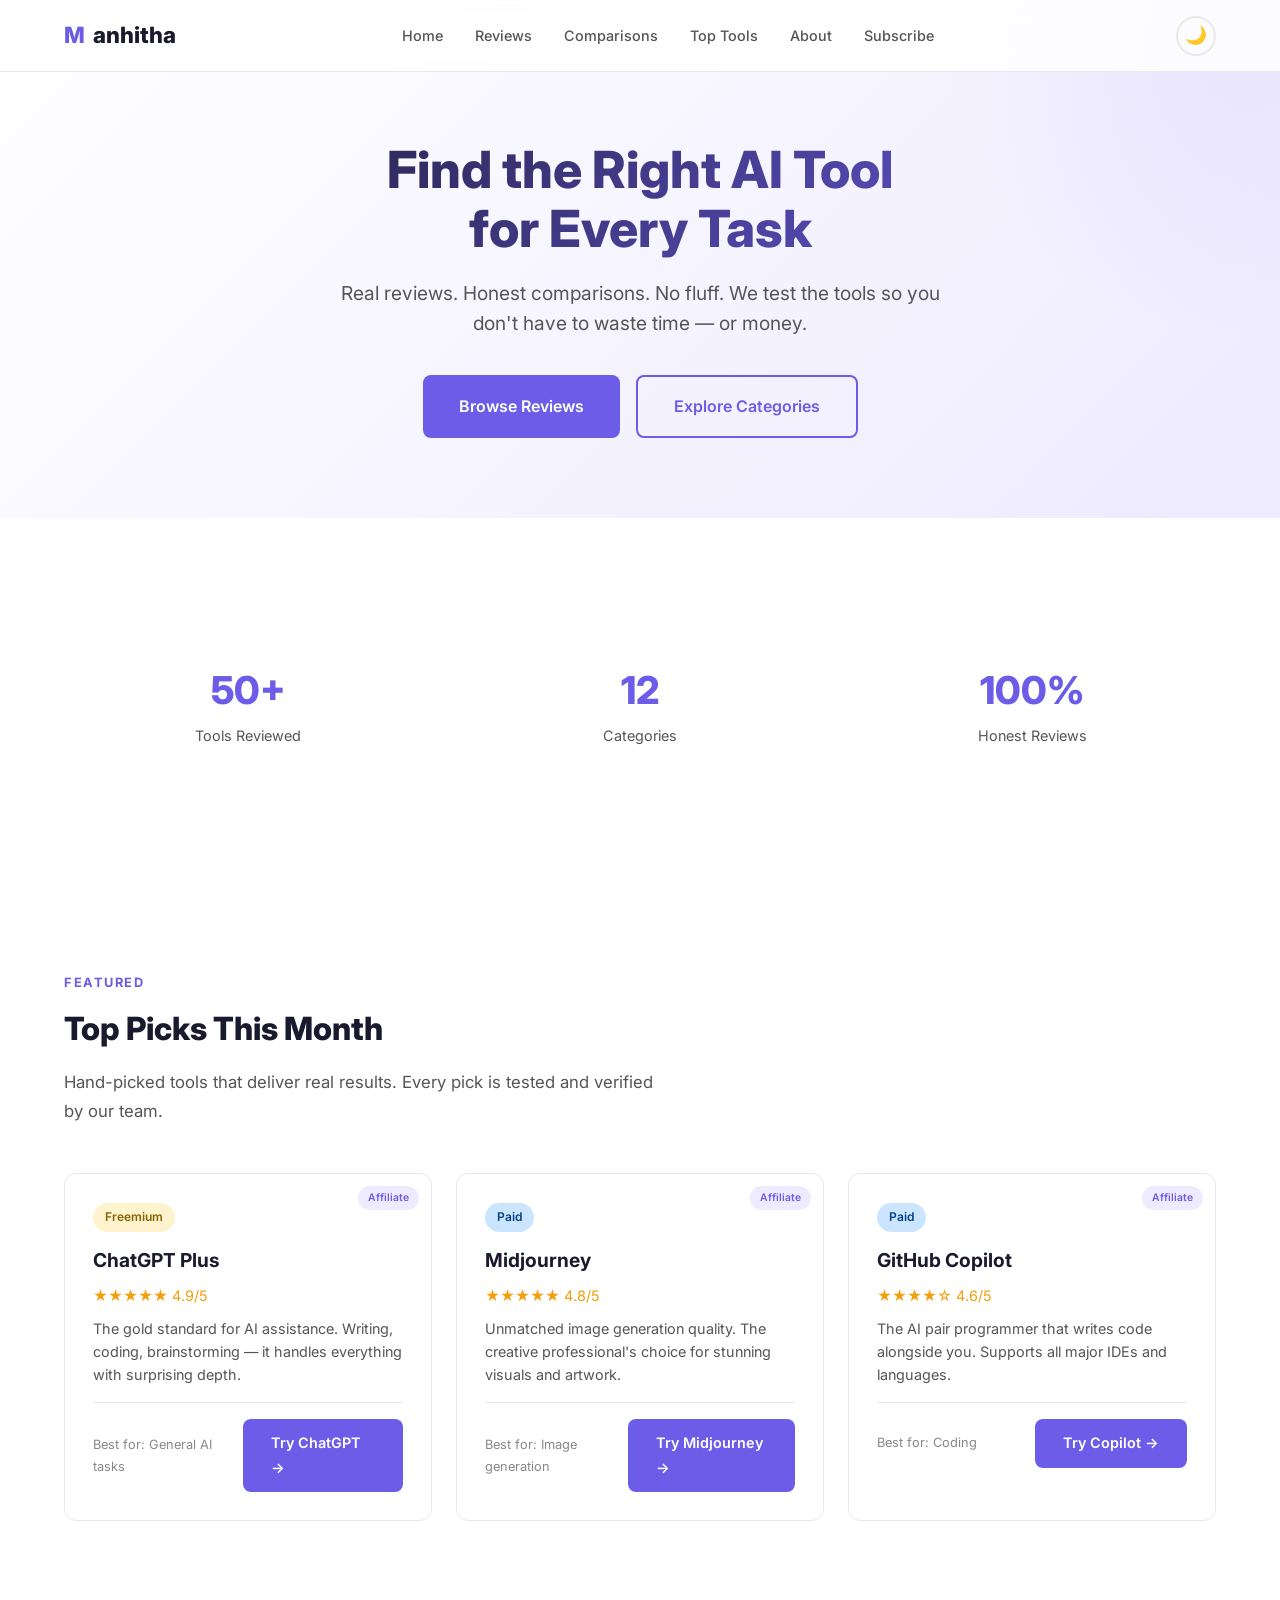
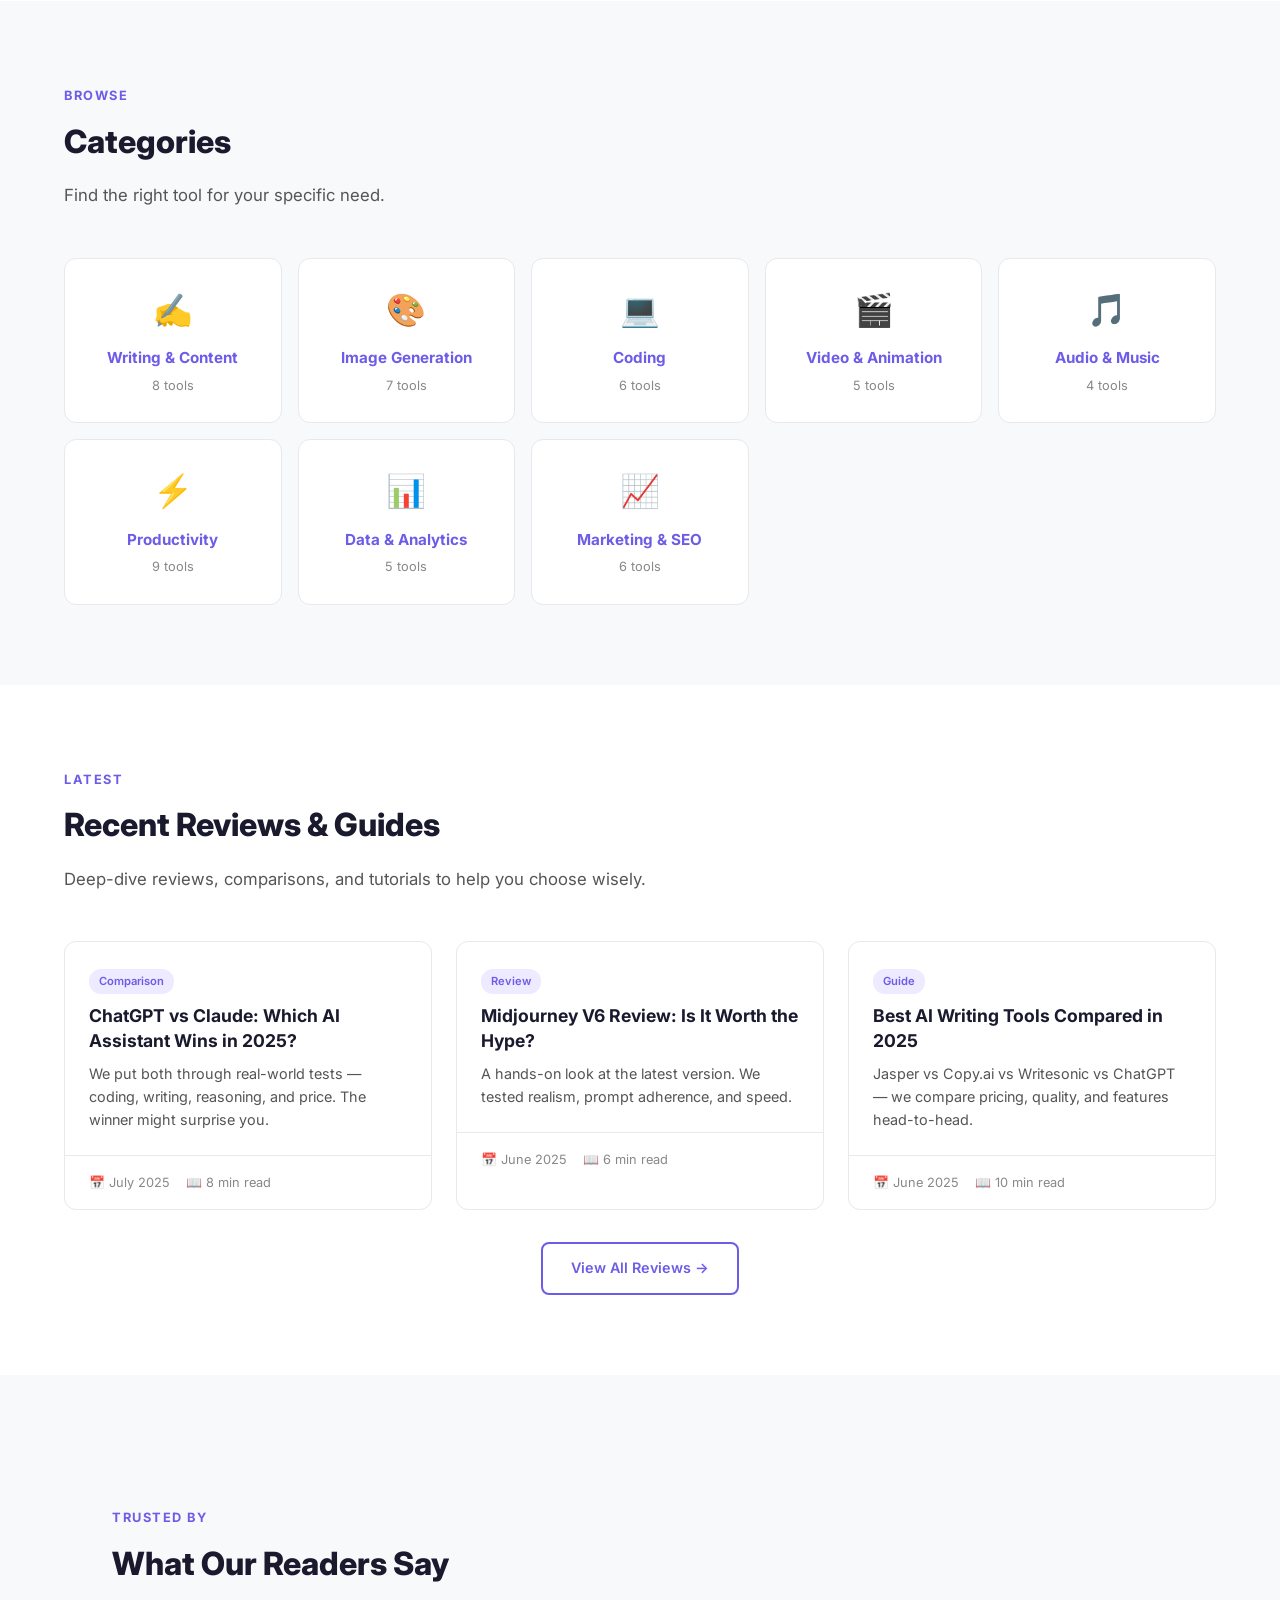
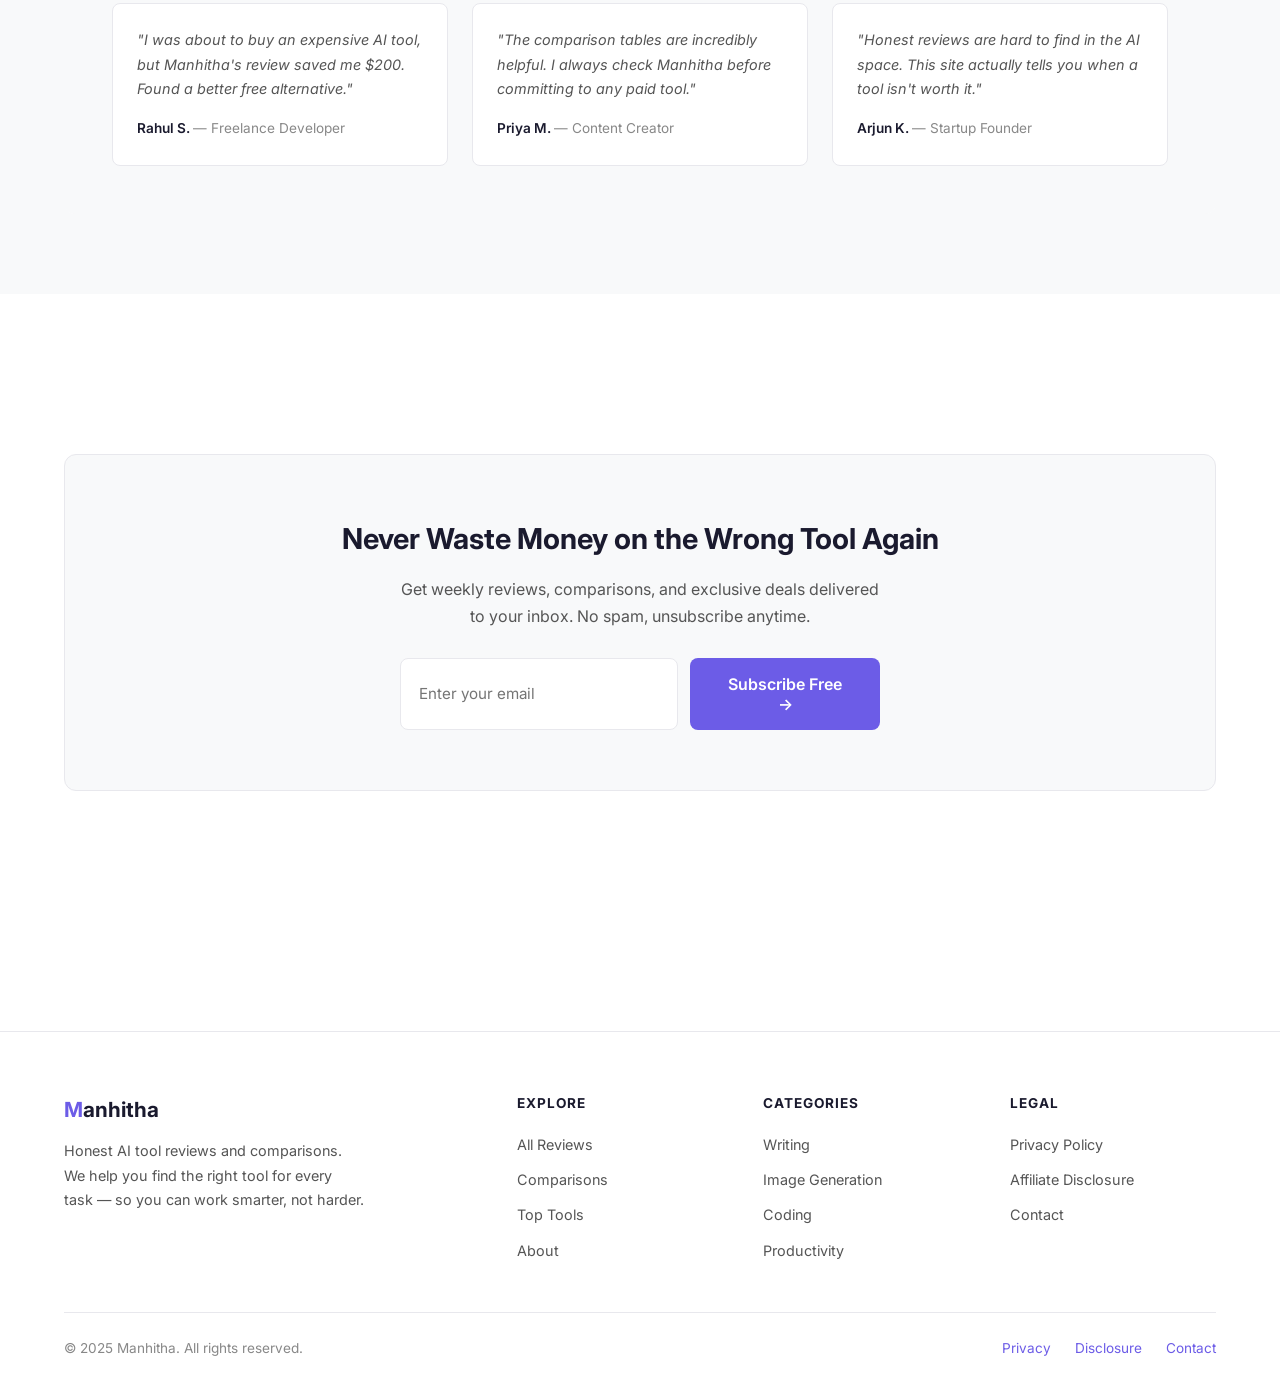
==== index.html @ b9bdb8f5 "Initial commit: AI Tools & Reviews website" ====
<!DOCTYPE html>
<html lang="en">
<head>
  <meta charset="UTF-8">
  <meta name="viewport" content="width=device-width, initial-scale=1.0">
  <title>Manhitha — Honest AI Tools Reviews & Comparisons</title>
  <meta name="description" content="Find the best AI tools for work, creativity, and productivity. Real reviews, honest comparisons, and exclusive deals.">
  <link rel="canonical" href="https://www.manhitha.co.in/">
  <link rel="preconnect" href="https://fonts.googleapis.com">
  <link rel="preconnect" href="https://fonts.gstatic.com" crossorigin>
  <link href="https://fonts.googleapis.com/css2?family=Inter:wght@400;500;600;700;800&display=swap" rel="stylesheet">
  <link rel="stylesheet" href="css/style.css">
  <meta name="theme-color" content="#6c5ce7">
  <meta property="og:title" content="Manhitha — Honest AI Tools Reviews & Comparisons">
  <meta property="og:description" content="Find the best AI tools for work, creativity, and productivity. Real reviews, honest comparisons.">
  <meta property="og:url" content="https://www.manhitha.co.in/">
  <meta property="og:type" content="website">
  <meta name="twitter:card" content="summary_large_image">
</head>
<body>

<nav>
  <div class="nav-inner">
    <a href="/" class="nav-logo"><span>M</span>anhitha</a>
    <ul class="nav-links" id="nav-links">
      <li><a href="/">Home</a></li>
      <li><a href="/reviews/">Reviews</a></li>
      <li><a href="/compare/">Comparisons</a></li>
      <li><a href="/resources.html">Top Tools</a></li>
      <li><a href="/about.html">About</a></li>
      <li><a href="#newsletter">Subscribe</a></li>
    </ul>
    <div style="display:flex;align-items:center">
      <button class="theme-toggle" id="theme-toggle" aria-label="Toggle theme"></button>
      <button class="menu-toggle" id="menu-toggle" aria-label="Menu">
        <span></span><span></span><span></span>
      </button>
    </div>
  </div>
</nav>

<header class="hero">
  <div class="container">
    <h1>Find the Right AI Tool<br>for Every Task</h1>
    <p>Real reviews. Honest comparisons. No fluff. We test the tools so you don't have to waste time — or money.</p>
    <div class="hero-btns">
      <a href="/reviews/" class="btn btn-primary btn-lg">Browse Reviews</a>
      <a href="#categories" class="btn btn-outline btn-lg">Explore Categories</a>
    </div>
  </div>
</header>

<section>
  <div class="container">
    <div class="stats-grid">
      <div class="stat-item">
        <h3>50+</h3>
        <p>Tools Reviewed</p>
      </div>
      <div class="stat-item">
        <h3>12</h3>
        <p>Categories</p>
      </div>
      <div class="stat-item">
        <h3>100%</h3>
        <p>Honest Reviews</p>
      </div>
    </div>
  </div>
</section>

<section id="featured">
  <div class="container">
    <span class="section-label">Featured</span>
    <h2 class="section-title">Top Picks This Month</h2>
    <p class="section-desc">Hand-picked tools that deliver real results. Every pick is tested and verified by our team.</p>

    <div class="tools-grid">
      <div class="tool-card">
        <span class="badge badge-freemium">Freemium</span>
        <span class="affiliate-badge">Affiliate</span>
        <h3>ChatGPT Plus</h3>
        <div class="rating">★★★★★ 4.9/5</div>
        <p>The gold standard for AI assistance. Writing, coding, brainstorming — it handles everything with surprising depth.</p>
        <div class="tool-meta">
          <span>Best for: General AI tasks</span>
          <a href="https://openai.com/chatgpt" target="_blank" rel="noopener sponsored" class="btn btn-primary">Try ChatGPT →</a>
        </div>
      </div>

      <div class="tool-card">
        <span class="badge badge-paid">Paid</span>
        <span class="affiliate-badge">Affiliate</span>
        <h3>Midjourney</h3>
        <div class="rating">★★★★★ 4.8/5</div>
        <p>Unmatched image generation quality. The creative professional's choice for stunning visuals and artwork.</p>
        <div class="tool-meta">
          <span>Best for: Image generation</span>
          <a href="https://midjourney.com" target="_blank" rel="noopener sponsored" class="btn btn-primary">Try Midjourney →</a>
        </div>
      </div>

      <div class="tool-card">
        <span class="badge badge-paid">Paid</span>
        <span class="affiliate-badge">Affiliate</span>
        <h3>GitHub Copilot</h3>
        <div class="rating">★★★★☆ 4.6/5</div>
        <p>The AI pair programmer that writes code alongside you. Supports all major IDEs and languages.</p>
        <div class="tool-meta">
          <span>Best for: Coding</span>
          <a href="https://github.com/features/copilot" target="_blank" rel="noopener sponsored" class="btn btn-primary">Try Copilot →</a>
        </div>
      </div>
    </div>
  </div>
</section>

<section id="categories" style="background:var(--bg-secondary)">
  <div class="container">
    <span class="section-label">Browse</span>
    <h2 class="section-title">Categories</h2>
    <p class="section-desc">Find the right tool for your specific need.</p>
    <div class="categories-grid">
      <a href="/reviews/?cat=writing" class="category-card">
        <span class="icon">✍️</span>
        <h4>Writing & Content</h4>
        <span>8 tools</span>
      </a>
      <a href="/reviews/?cat=image" class="category-card">
        <span class="icon">🎨</span>
        <h4>Image Generation</h4>
        <span>7 tools</span>
      </a>
      <a href="/reviews/?cat=code" class="category-card">
        <span class="icon">💻</span>
        <h4>Coding</h4>
        <span>6 tools</span>
      </a>
      <a href="/reviews/?cat=video" class="category-card">
        <span class="icon">🎬</span>
        <h4>Video & Animation</h4>
        <span>5 tools</span>
      </a>
      <a href="/reviews/?cat=audio" class="category-card">
        <span class="icon">🎵</span>
        <h4>Audio & Music</h4>
        <span>4 tools</span>
      </a>
      <a href="/reviews/?cat=productivity" class="category-card">
        <span class="icon">⚡</span>
        <h4>Productivity</h4>
        <span>9 tools</span>
      </a>
      <a href="/reviews/?cat=data" class="category-card">
        <span class="icon">📊</span>
        <h4>Data & Analytics</h4>
        <span>5 tools</span>
      </a>
      <a href="/reviews/?cat=marketing" class="category-card">
        <span class="icon">📈</span>
        <h4>Marketing & SEO</h4>
        <span>6 tools</span>
      </a>
    </div>
  </div>
</section>

<section>
  <div class="container">
    <span class="section-label">Latest</span>
    <h2 class="section-title">Recent Reviews & Guides</h2>
    <p class="section-desc">Deep-dive reviews, comparisons, and tutorials to help you choose wisely.</p>

    <div class="articles-grid">
      <article class="article-card">
        <div class="article-body">
          <span class="tag">Comparison</span>
          <h3><a href="/compare/chatgpt-vs-claude.html">ChatGPT vs Claude: Which AI Assistant Wins in 2025?</a></h3>
          <p>We put both through real-world tests — coding, writing, reasoning, and price. The winner might surprise you.</p>
        </div>
        <div class="meta">
          <span>📅 July 2025</span>
          <span>📖 8 min read</span>
        </div>
      </article>

      <article class="article-card">
        <div class="article-body">
          <span class="tag">Review</span>
          <h3><a href="/reviews/midjourney-v6.html">Midjourney V6 Review: Is It Worth the Hype?</a></h3>
          <p>A hands-on look at the latest version. We tested realism, prompt adherence, and speed.</p>
        </div>
        <div class="meta">
          <span>📅 June 2025</span>
          <span>📖 6 min read</span>
        </div>
      </article>

      <article class="article-card">
        <div class="article-body">
          <span class="tag">Guide</span>
          <h3><a href="/reviews/best-ai-writing-tools.html">Best AI Writing Tools Compared in 2025</a></h3>
          <p>Jasper vs Copy.ai vs Writesonic vs ChatGPT — we compare pricing, quality, and features head-to-head.</p>
        </div>
        <div class="meta">
          <span>📅 June 2025</span>
          <span>📖 10 min read</span>
        </div>
      </article>
    </div>

    <div style="text-align:center;margin-top:32px">
      <a href="/reviews/" class="btn btn-outline">View All Reviews →</a>
    </div>
  </div>
</section>

<section id="testimonials" style="background:var(--bg-secondary)">
  <div class="container">
    <div class="testimonials">
      <span class="section-label">Trusted By</span>
      <h2 class="section-title">What Our Readers Say</h2>
      <div class="testimonial-grid">
        <div class="testimonial-card">
          <p>"I was about to buy an expensive AI tool, but Manhitha's review saved me $200. Found a better free alternative."</p>
          <div class="author">Rahul S. <span>— Freelance Developer</span></div>
        </div>
        <div class="testimonial-card">
          <p>"The comparison tables are incredibly helpful. I always check Manhitha before committing to any paid tool."</p>
          <div class="author">Priya M. <span>— Content Creator</span></div>
        </div>
        <div class="testimonial-card">
          <p>"Honest reviews are hard to find in the AI space. This site actually tells you when a tool isn't worth it."</p>
          <div class="author">Arjun K. <span>— Startup Founder</span></div>
        </div>
      </div>
    </div>
  </div>
</section>

<section id="newsletter">
  <div class="container">
    <div class="newsletter">
      <h2>Never Waste Money on the Wrong Tool Again</h2>
      <p>Get weekly reviews, comparisons, and exclusive deals delivered to your inbox. No spam, unsubscribe anytime.</p>
      <form class="newsletter-form">
        <input type="email" placeholder="Enter your email" required aria-label="Email address">
        <button type="submit" class="btn btn-primary btn-lg">Subscribe Free →</button>
      </form>
    </div>
  </div>
</section>

<footer>
  <div class="container">
    <div class="footer-grid">
      <div class="footer-brand">
        <h3><span style="color:var(--accent)">M</span>anhitha</h3>
        <p>Honest AI tool reviews and comparisons. We help you find the right tool for every task — so you can work smarter, not harder.</p>
      </div>
      <div class="footer-col">
        <h4>Explore</h4>
        <ul>
          <li><a href="/reviews/">All Reviews</a></li>
          <li><a href="/compare/">Comparisons</a></li>
          <li><a href="/resources.html">Top Tools</a></li>
          <li><a href="/about.html">About</a></li>
        </ul>
      </div>
      <div class="footer-col">
        <h4>Categories</h4>
        <ul>
          <li><a href="/reviews/?cat=writing">Writing</a></li>
          <li><a href="/reviews/?cat=image">Image Generation</a></li>
          <li><a href="/reviews/?cat=code">Coding</a></li>
          <li><a href="/reviews/?cat=productivity">Productivity</a></li>
        </ul>
      </div>
      <div class="footer-col">
        <h4>Legal</h4>
        <ul>
          <li><a href="/privacy.html">Privacy Policy</a></li>
          <li><a href="/about.html#affiliate">Affiliate Disclosure</a></li>
          <li><a href="/contact.html">Contact</a></li>
        </ul>
      </div>
    </div>
    <div class="footer-bottom">
      <span>&copy; 2025 Manhitha. All rights reserved.</span>
      <div class="footer-bottom-links">
        <a href="/privacy.html">Privacy</a>
        <a href="/about.html#affiliate">Disclosure</a>
        <a href="/contact.html">Contact</a>
      </div>
    </div>
  </div>
</footer>

<script src="js/main.js"></script>
</body>
</html>
---- css/style.css ----
:root {
  --bg: #ffffff;
  --bg-secondary: #f8f9fa;
  --bg-card: #ffffff;
  --text: #1a1a2e;
  --text-secondary: #555;
  --text-muted: #888;
  --accent: #6c5ce7;
  --accent-hover: #5a4bd1;
  --accent-light: #eeeaff;
  --border: #e8e8ed;
  --shadow: 0 2px 16px rgba(0,0,0,0.06);
  --shadow-hover: 0 8px 30px rgba(0,0,0,0.1);
  --radius: 12px;
  --radius-sm: 8px;
  --transition: 0.3s cubic-bezier(0.4, 0, 0.2, 1);
  --font: 'Inter', -apple-system, BlinkMacSystemFont, 'Segoe UI', sans-serif;
  --mono: 'JetBrains Mono', 'Fira Code', monospace;
  --max-width: 1200px;
  --nav-height: 72px;
}

[data-theme="dark"] {
  --bg: #0f0f1a;
  --bg-secondary: #1a1a2e;
  --bg-card: #1a1a2e;
  --text: #e8e8ed;
  --text-secondary: #aaa;
  --text-muted: #666;
  --accent: #7c6cf0;
  --accent-hover: #8d7ff3;
  --accent-light: #1e1a3a;
  --border: #2a2a3e;
  --shadow: 0 2px 16px rgba(0,0,0,0.3);
  --shadow-hover: 0 8px 30px rgba(0,0,0,0.4);
}

*, *::before, *::after { box-sizing: border-box; margin: 0; padding: 0; }

html { scroll-behavior: smooth; }

body {
  font-family: var(--font);
  background: var(--bg);
  color: var(--text);
  line-height: 1.7;
  -webkit-font-smoothing: antialiased;
  transition: background var(--transition), color var(--transition);
}

a { color: var(--accent); text-decoration: none; transition: color var(--transition); }
a:hover { color: var(--accent-hover); }

img { max-width: 100%; height: auto; }
.container { max-width: var(--max-width); margin: 0 auto; padding: 0 24px; }

/* Nav */
nav {
  position: fixed; top: 0; left: 0; right: 0;
  height: var(--nav-height);
  background: rgba(255,255,255,0.85);
  backdrop-filter: blur(12px);
  -webkit-backdrop-filter: blur(12px);
  border-bottom: 1px solid var(--border);
  z-index: 1000;
  transition: background var(--transition), border-color var(--transition);
}
[data-theme="dark"] nav {
  background: rgba(15,15,26,0.85);
}
.nav-inner {
  max-width: var(--max-width); margin: 0 auto; padding: 0 24px;
  display: flex; align-items: center; justify-content: space-between;
  height: 100%;
}
.nav-logo {
  font-size: 1.4rem; font-weight: 800; color: var(--text);
  display: flex; align-items: center; gap: 8px;
}
.nav-logo span { color: var(--accent); }
.nav-links { display: flex; align-items: center; gap: 32px; list-style: none; }
.nav-links a {
  color: var(--text-secondary); font-size: 0.9rem; font-weight: 500;
  transition: color var(--transition); position: relative;
}
.nav-links a::after {
  content: ''; position: absolute; bottom: -4px; left: 0; right: 0;
  height: 2px; background: var(--accent); transform: scaleX(0);
  transition: transform var(--transition);
}
.nav-links a:hover { color: var(--text); }
.nav-links a:hover::after { transform: scaleX(1); }

.theme-toggle {
  background: none; border: 2px solid var(--border); border-radius: 50%;
  width: 40px; height: 40px; cursor: pointer;
  display: flex; align-items: center; justify-content: center;
  font-size: 1.1rem; transition: all var(--transition);
  color: var(--text); margin-left: 16px;
}
.theme-toggle:hover { border-color: var(--accent); }

.menu-toggle { display: none; background: none; border: none; cursor: pointer; padding: 8px; }
.menu-toggle span {
  display: block; width: 24px; height: 2px; background: var(--text);
  margin: 5px 0; transition: var(--transition); border-radius: 2px;
}

/* Buttons */
.btn {
  display: inline-flex; align-items: center; gap: 8px;
  padding: 12px 28px; border-radius: var(--radius-sm);
  font-weight: 600; font-size: 0.9rem; cursor: pointer;
  transition: all var(--transition); border: none; font-family: var(--font);
}
.btn-primary { background: var(--accent); color: #fff; }
.btn-primary:hover { background: var(--accent-hover); transform: translateY(-1px); box-shadow: 0 4px 20px rgba(108,92,231,0.3); }
.btn-secondary { background: var(--bg-secondary); color: var(--text); border: 1px solid var(--border); }
.btn-secondary:hover { border-color: var(--accent); color: var(--accent); }
.btn-outline { background: transparent; color: var(--accent); border: 2px solid var(--accent); }
.btn-outline:hover { background: var(--accent); color: #fff; }
.btn-lg { padding: 16px 36px; font-size: 1rem; }

/* Hero */
.hero {
  padding: 140px 0 80px; text-align: center;
  background: linear-gradient(135deg, var(--bg) 0%, var(--accent-light) 100%);
  position: relative; overflow: hidden;
}
.hero::before {
  content: ''; position: absolute; top: -50%; right: -20%;
  width: 600px; height: 600px; border-radius: 50%;
  background: radial-gradient(circle, rgba(108,92,231,0.08) 0%, transparent 70%);
  pointer-events: none;
}
.hero h1 {
  font-size: 3.2rem; font-weight: 800; line-height: 1.15; margin-bottom: 20px;
  background: linear-gradient(135deg, var(--text), var(--accent));
  -webkit-background-clip: text; -webkit-text-fill-color: transparent;
  background-clip: text;
}
.hero p {
  font-size: 1.2rem; color: var(--text-secondary); max-width: 640px;
  margin: 0 auto 36px; line-height: 1.6;
}
.hero-btns { display: flex; gap: 16px; justify-content: center; flex-wrap: wrap; }

/* Sections */
section { padding: 80px 0; }
.section-label {
  display: inline-block; font-size: 0.8rem; font-weight: 700; text-transform: uppercase;
  letter-spacing: 1.5px; color: var(--accent); margin-bottom: 8px;
}
.section-title {
  font-size: 2rem; font-weight: 800; margin-bottom: 12px;
}
.section-desc {
  color: var(--text-secondary); font-size: 1.05rem; max-width: 600px; margin-bottom: 48px;
}

/* Tool Cards */
.tools-grid {
  display: grid; grid-template-columns: repeat(auto-fill, minmax(340px, 1fr));
  gap: 24px;
}
.tool-card {
  background: var(--bg-card); border-radius: var(--radius);
  border: 1px solid var(--border); padding: 28px;
  transition: all var(--transition);
  position: relative; overflow: hidden;
}
.tool-card:hover {
  transform: translateY(-4px); box-shadow: var(--shadow-hover);
  border-color: var(--accent);
}
.tool-card .badge {
  display: inline-block; padding: 4px 12px; border-radius: 20px;
  font-size: 0.75rem; font-weight: 600; margin-bottom: 12px;
}
.badge-free { background: #d4edda; color: #155724; }
.badge-paid { background: #cce5ff; color: #004085; }
.badge-freemium { background: #fff3cd; color: #856404; }
[data-theme="dark"] .badge-free { background: #1e3a2a; color: #7cda9a; }
[data-theme="dark"] .badge-paid { background: #1e2a4a; color: #7cacf0; }
[data-theme="dark"] .badge-freemium { background: #3a2a1e; color: #daac7c; }

.tool-card h3 { font-size: 1.2rem; margin-bottom: 8px; }
.tool-card .rating { color: #f59e0b; margin-bottom: 8px; font-size: 0.9rem; }
.tool-card p { color: var(--text-secondary); font-size: 0.9rem; margin-bottom: 16px; line-height: 1.6; }
.tool-card .tool-meta {
  display: flex; justify-content: space-between; align-items: center;
  padding-top: 16px; border-top: 1px solid var(--border);
}
.tool-card .tool-meta span { font-size: 0.8rem; color: var(--text-muted); }
.tool-card .affiliate-badge {
  position: absolute; top: 12px; right: 12px;
  font-size: 0.65rem; background: var(--accent-light); color: var(--accent);
  padding: 3px 10px; border-radius: 12px; font-weight: 600;
}

/* Affiliate Disclosure */
.aff-disclosure {
  font-size: 0.75rem; color: var(--text-muted);
  background: var(--bg-secondary); padding: 8px 16px;
  border-radius: var(--radius-sm); margin-bottom: 24px;
  text-align: center;
}

/* Newsletter */
.newsletter {
  background: var(--bg-secondary); border-radius: var(--radius);
  padding: 60px; text-align: center; border: 1px solid var(--border);
  margin: 80px 0;
}
.newsletter h2 { font-size: 1.8rem; margin-bottom: 12px; }
.newsletter p { color: var(--text-secondary); margin-bottom: 28px; max-width: 480px; margin-left: auto; margin-right: auto; }
.newsletter-form {
  display: flex; gap: 12px; max-width: 480px; margin: 0 auto;
}
.newsletter-form input {
  flex: 1; padding: 14px 18px; border-radius: var(--radius-sm);
  border: 1px solid var(--border); background: var(--bg);
  color: var(--text); font-size: 0.95rem; font-family: var(--font);
  transition: border-color var(--transition);
}
.newsletter-form input:focus { outline: none; border-color: var(--accent); }

/* Categories */
.categories-grid {
  display: grid; grid-template-columns: repeat(auto-fill, minmax(180px, 1fr));
  gap: 16px;
}
.category-card {
  background: var(--bg-card); border: 1px solid var(--border);
  border-radius: var(--radius); padding: 24px; text-align: center;
  transition: all var(--transition); cursor: pointer;
}
.category-card:hover {
  transform: translateY(-2px); box-shadow: var(--shadow-hover);
  border-color: var(--accent);
}
.category-card .icon { font-size: 2rem; margin-bottom: 8px; display: block; }
.category-card h4 { font-size: 0.95rem; }
.category-card span { font-size: 0.8rem; color: var(--text-muted); }

/* Stats/Trust */
.stats-grid {
  display: grid; grid-template-columns: repeat(3, 1fr); gap: 24px;
  text-align: center; margin: 60px 0;
}
.stat-item h3 { font-size: 2.4rem; font-weight: 800; color: var(--accent); }
.stat-item p { color: var(--text-secondary); font-size: 0.9rem; }

/* Testimonials */
.testimonials { background: var(--bg-secondary); border-radius: var(--radius); padding: 48px; }
.testimonial-grid {
  display: grid; grid-template-columns: repeat(auto-fill, minmax(300px, 1fr)); gap: 24px;
}
.testimonial-card {
  background: var(--bg-card); border-radius: var(--radius-sm); padding: 24px;
  border: 1px solid var(--border);
}
.testimonial-card p { font-size: 0.9rem; color: var(--text-secondary); margin-bottom: 16px; font-style: italic; }
.testimonial-card .author { font-weight: 600; font-size: 0.85rem; }
.testimonial-card .author span { color: var(--text-muted); font-weight: 400; }

/* Blog/Articles */
.articles-grid {
  display: grid; grid-template-columns: repeat(auto-fill, minmax(320px, 1fr)); gap: 24px;
}
.article-card {
  background: var(--bg-card); border: 1px solid var(--border);
  border-radius: var(--radius); overflow: hidden;
  transition: all var(--transition);
}
.article-card:hover { transform: translateY(-4px); box-shadow: var(--shadow-hover); }
.article-card .article-body { padding: 24px; }
.article-card .tag {
  display: inline-block; padding: 3px 10px; border-radius: 12px;
  font-size: 0.7rem; font-weight: 600; background: var(--accent-light); color: var(--accent);
  margin-bottom: 10px;
}
.article-card h3 { font-size: 1.1rem; margin-bottom: 8px; line-height: 1.4; }
.article-card h3 a { color: var(--text); }
.article-card h3 a:hover { color: var(--accent); }
.article-card p { color: var(--text-secondary); font-size: 0.9rem; line-height: 1.6; }
.article-card .meta {
  display: flex; gap: 16px; padding: 16px 24px;
  border-top: 1px solid var(--border); font-size: 0.8rem; color: var(--text-muted);
}

/* Footer */
footer {
  border-top: 1px solid var(--border); padding: 60px 0 40px;
  margin-top: 80px;
}
.footer-grid {
  display: grid; grid-template-columns: 2fr 1fr 1fr 1fr; gap: 40px;
}
.footer-brand h3 { font-size: 1.3rem; margin-bottom: 12px; }
.footer-brand p { color: var(--text-secondary); font-size: 0.9rem; max-width: 300px; }
.footer-col h4 { font-size: 0.85rem; text-transform: uppercase; letter-spacing: 1px; margin-bottom: 16px; }
.footer-col ul { list-style: none; }
.footer-col ul li { margin-bottom: 8px; }
.footer-col ul a { color: var(--text-secondary); font-size: 0.9rem; }
.footer-col ul a:hover { color: var(--accent); }
.footer-bottom {
  border-top: 1px solid var(--border); margin-top: 40px; padding-top: 24px;
  display: flex; justify-content: space-between; align-items: center;
  font-size: 0.85rem; color: var(--text-muted);
}
.footer-bottom-links { display: flex; gap: 24px; }

/* Breadcrumbs */
.breadcrumbs {
  display: flex; gap: 8px; align-items: center; font-size: 0.85rem;
  color: var(--text-muted); padding: 24px 0; flex-wrap: wrap;
}
.breadcrumbs a { color: var(--text-muted); }
.breadcrumbs a:hover { color: var(--accent); }

/* Page Header */
.page-header { padding: 120px 0 40px; }
.page-header h1 { font-size: 2.4rem; font-weight: 800; }
.page-header p { color: var(--text-secondary); font-size: 1.1rem; max-width: 600px; }

/* Comparison Table */
.compare-table {
  width: 100%; border-collapse: collapse; margin: 32px 0;
  border-radius: var(--radius); overflow: hidden;
}
.compare-table th, .compare-table td {
  padding: 16px 20px; text-align: left; border-bottom: 1px solid var(--border);
  font-size: 0.9rem;
}
.compare-table th {
  background: var(--bg-secondary); font-weight: 700;
  text-transform: uppercase; font-size: 0.75rem; letter-spacing: 0.5px;
}
.compare-table tr:hover td { background: var(--bg-secondary); }
.compare-table .winner { color: #059669; font-weight: 600; }
.compare-table .loser { color: var(--text-muted); }

/* Review specific */
.review-header {
  padding: 120px 0 40px; text-align: center;
}
.review-header .emoji { font-size: 3rem; margin-bottom: 16px; display: block; }
.review-header h1 { font-size: 2.4rem; }
.rating-stars { color: #f59e0b; font-size: 1.2rem; margin: 12px 0; }
.rating-stars span { color: var(--text-muted); font-size: 0.9rem; }
.pros-cons {
  display: grid; grid-template-columns: 1fr 1fr; gap: 24px; margin: 32px 0;
}
.pros, .cons { padding: 24px; border-radius: var(--radius); }
.pros { background: #ecfdf5; border: 1px solid #a7f3d0; }
.cons { background: #fef2f2; border: 1px solid #fecaca; }
[data-theme="dark"] .pros { background: #0d2818; border-color: #065f46; }
[data-theme="dark"] .cons { background: #280d0d; border-color: #5f0606; }
.pros h4, .cons h4 { margin-bottom: 12px; }
.pros ul, .cons ul { list-style: none; }
.pros li::before { content: '✓ '; color: #059669; font-weight: 700; }
.cons li::before { content: '✗ '; color: #dc2626; font-weight: 700; }
.pros li, .cons li { padding: 4px 0; font-size: 0.9rem; }

/* CTA boxes */
.cta-box {
  background: linear-gradient(135deg, var(--accent), #8b5cf6);
  border-radius: var(--radius); padding: 48px; text-align: center;
  margin: 40px 0; color: #fff;
}
.cta-box h3 { font-size: 1.6rem; margin-bottom: 12px; }
.cta-box p { opacity: 0.9; margin-bottom: 24px; }
.cta-box .btn { background: #fff; color: var(--accent); }
.cta-box .btn:hover { background: #f0f0f0; transform: translateY(-2px); }

/* Content */
.content { max-width: 720px; margin: 0 auto; }
.content h2 { font-size: 1.6rem; margin: 40px 0 16px; }
.content h3 { font-size: 1.2rem; margin: 32px 0 12px; }
.content p { margin-bottom: 16px; color: var(--text-secondary); line-height: 1.8; }
.content ul, .content ol { margin-bottom: 16px; padding-left: 24px; }
.content li { margin-bottom: 8px; color: var(--text-secondary); }
.content blockquote {
  border-left: 4px solid var(--accent); padding: 16px 24px; margin: 24px 0;
  background: var(--bg-secondary); border-radius: 0 var(--radius-sm) var(--radius-sm) 0;
  font-style: italic; color: var(--text-secondary);
}

/* Mobile */
@media (max-width: 768px) {
  .hero h1 { font-size: 2rem; }
  .hero p { font-size: 1rem; }
  .hero { padding: 100px 0 60px; }
  section { padding: 48px 0; }
  .section-title { font-size: 1.5rem; }
  .tools-grid { grid-template-columns: 1fr; }
  .articles-grid { grid-template-columns: 1fr; }
  .stats-grid { grid-template-columns: 1fr; gap: 32px; }
  .newsletter { padding: 36px 24px; }
  .newsletter-form { flex-direction: column; }
  .footer-grid { grid-template-columns: 1fr 1fr; gap: 32px; }
  .footer-bottom { flex-direction: column; gap: 16px; text-align: center; }
  .pros-cons { grid-template-columns: 1fr; }
  .categories-grid { grid-template-columns: repeat(2, 1fr); }
  .testimonial-grid { grid-template-columns: 1fr; }

  .nav-links {
    position: fixed; top: var(--nav-height); left: 0; right: 0;
    background: var(--bg); flex-direction: column; padding: 24px;
    gap: 16px; border-bottom: 1px solid var(--border);
    transform: translateY(-100%); opacity: 0; pointer-events: none;
    transition: all var(--transition);
  }
  .nav-links.open { transform: translateY(0); opacity: 1; pointer-events: all; }
  .menu-toggle { display: block; }
}

@media (max-width: 480px) {
  .hero h1 { font-size: 1.6rem; }
  .container { padding: 0 16px; }
  .footer-grid { grid-template-columns: 1fr; }
  .categories-grid { grid-template-columns: 1fr 1fr; }
}
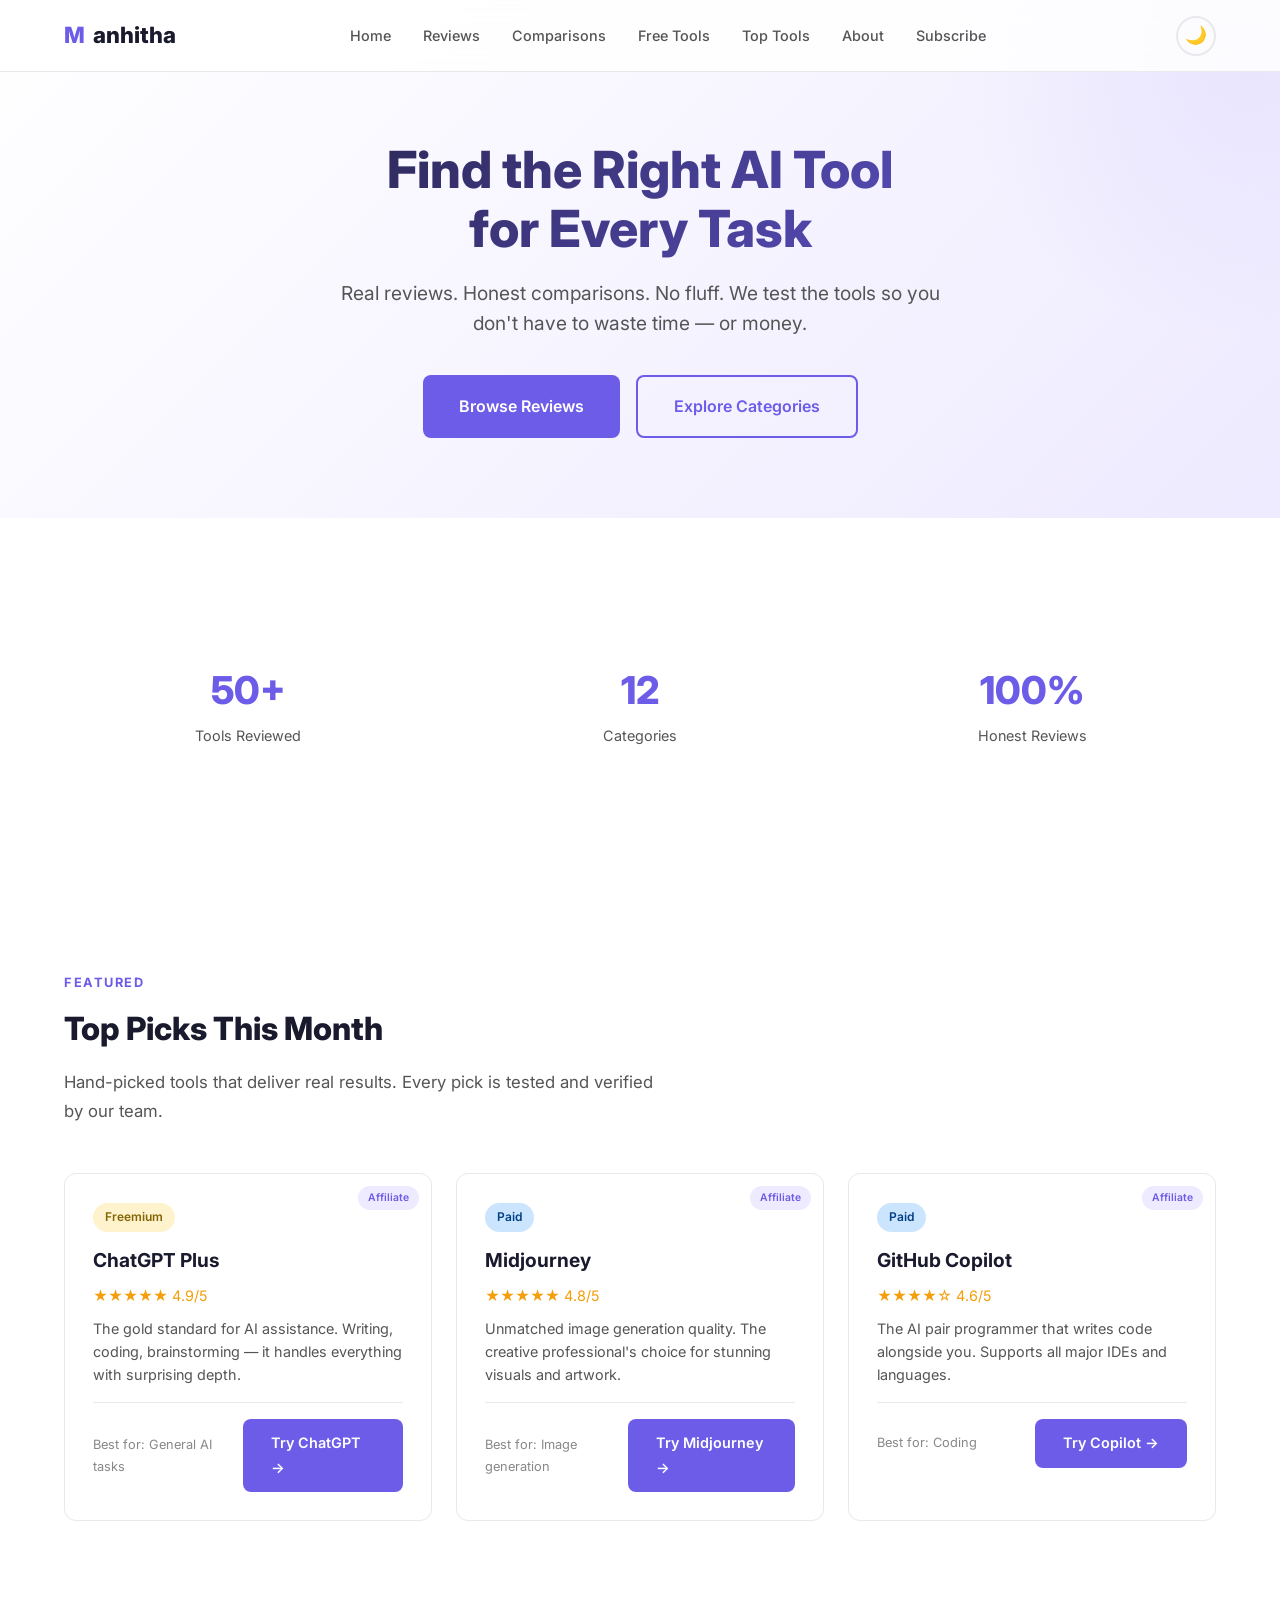
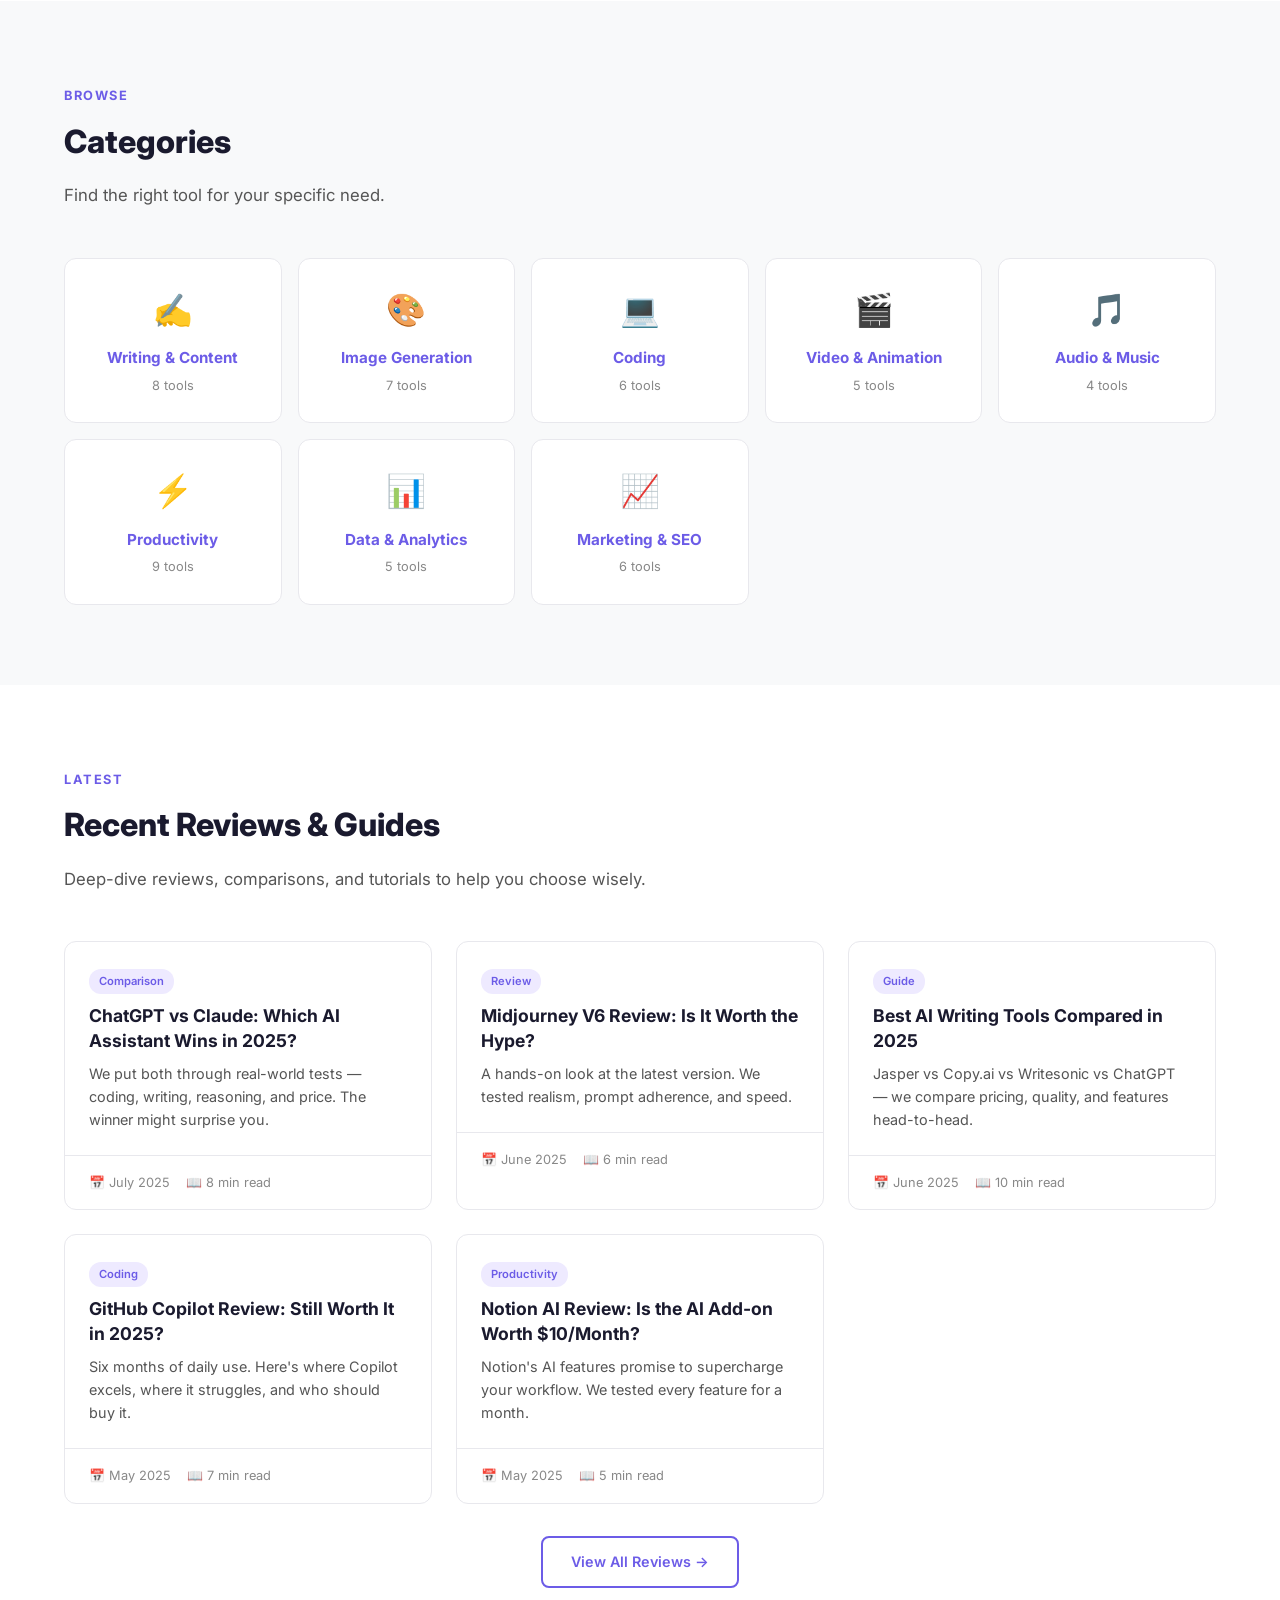
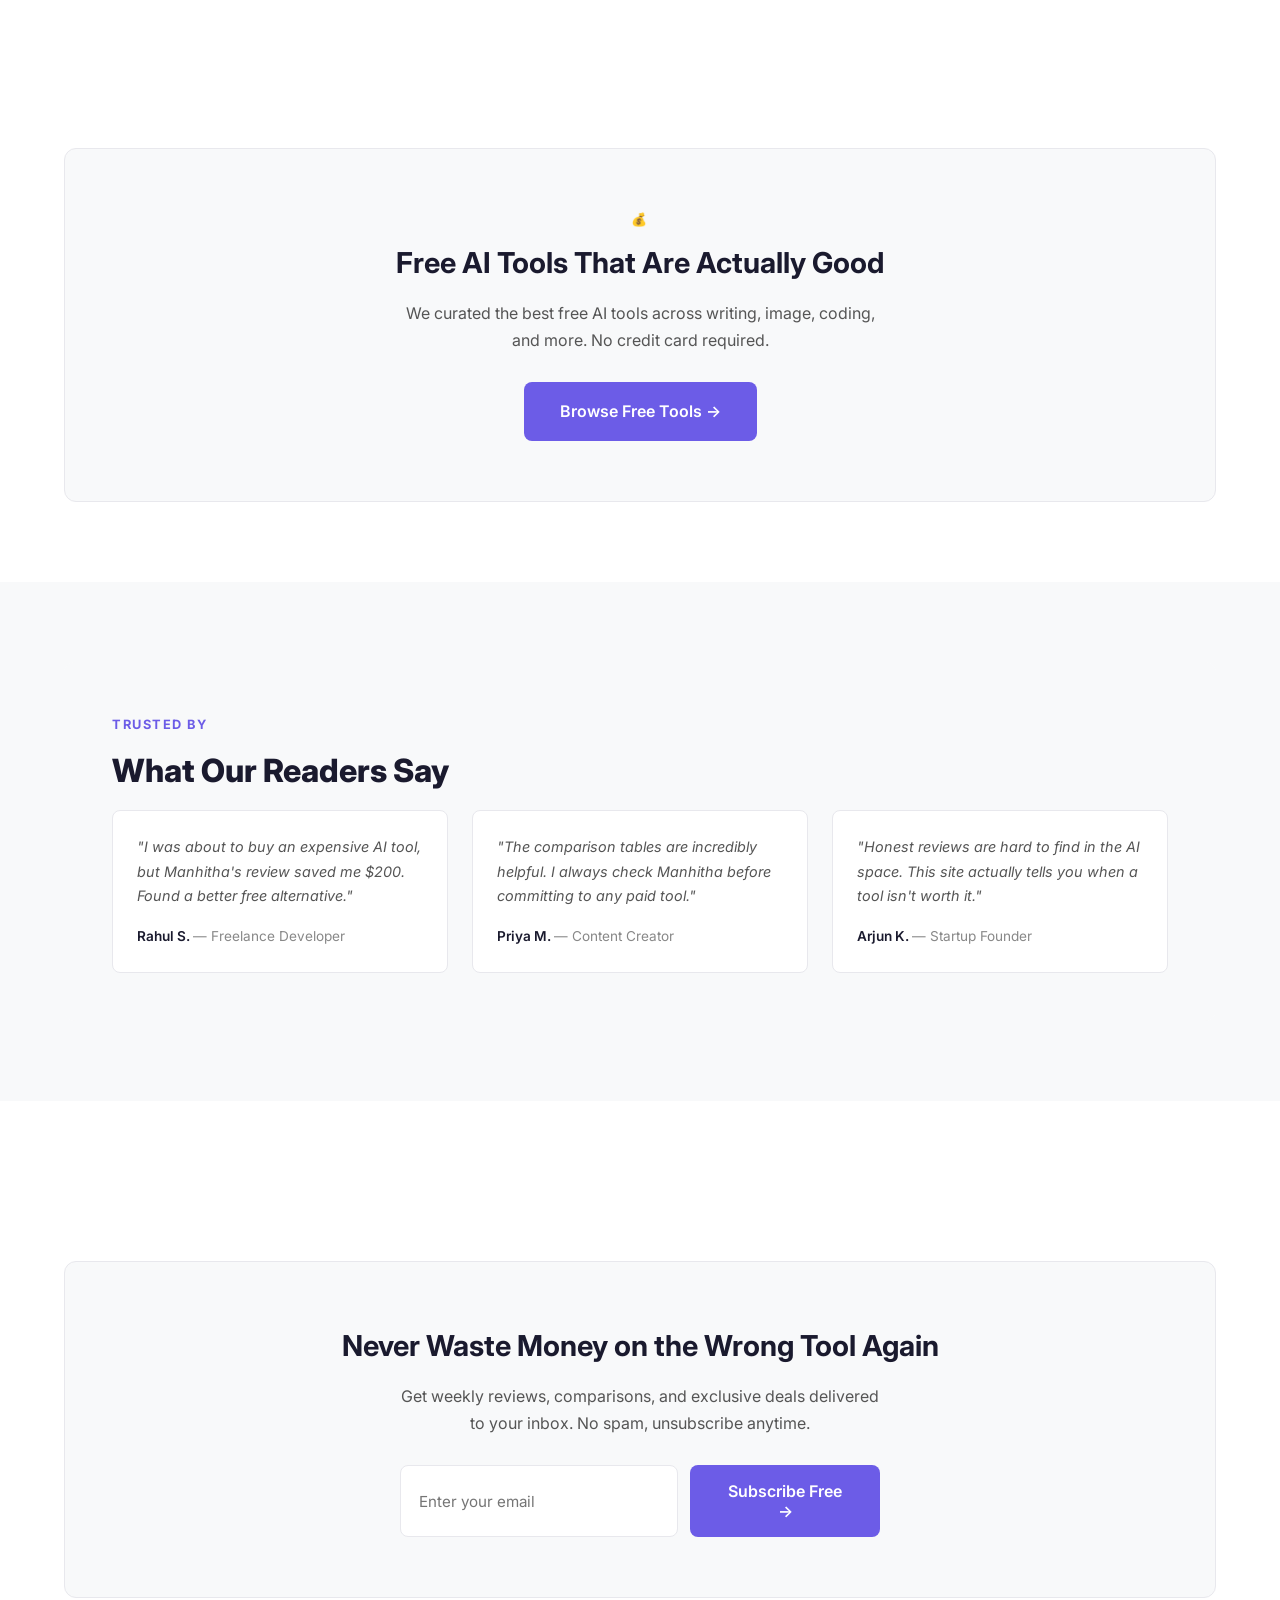
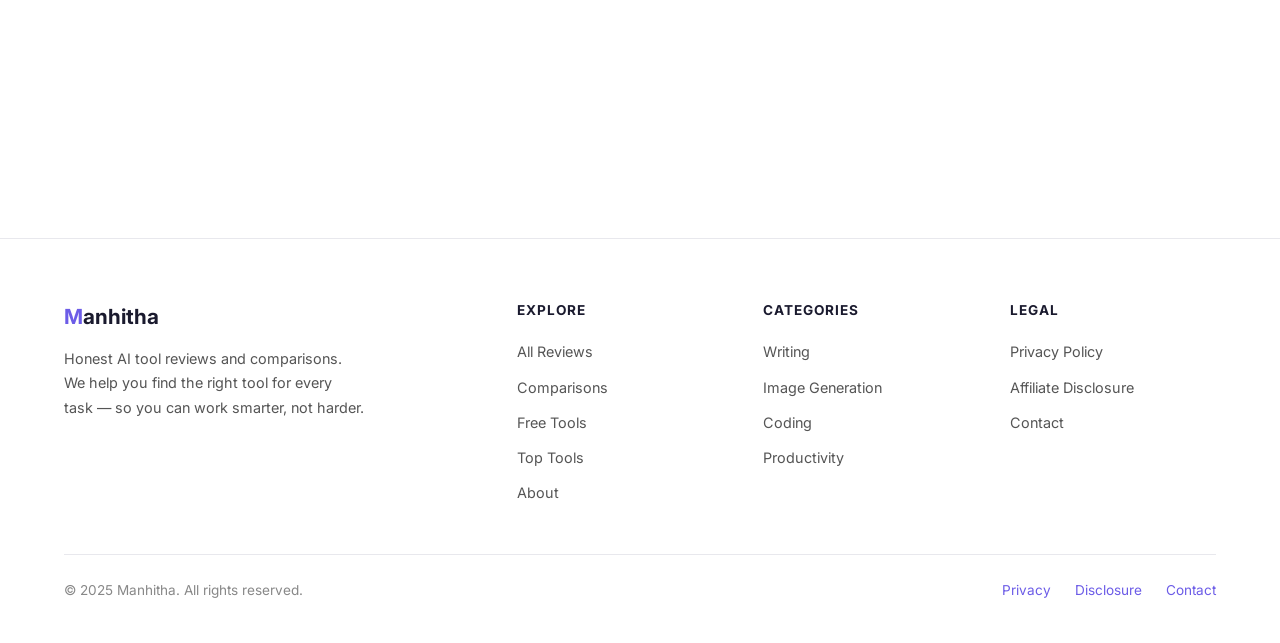
==== commit 8983645f: "Add free tools page + 2 new review articles" ====
--- a/index.html
+++ b/index.html
@@ -26,6 +26,7 @@
       <li><a href="/">Home</a></li>
       <li><a href="/reviews/">Reviews</a></li>
       <li><a href="/compare/">Comparisons</a></li>
+      <li><a href="/free-tools.html">Free Tools</a></li>
       <li><a href="/resources.html">Top Tools</a></li>
       <li><a href="/about.html">About</a></li>
       <li><a href="#newsletter">Subscribe</a></li>
@@ -207,10 +208,47 @@
           <span>📖 10 min read</span>
         </div>
       </article>
+
+      <article class="article-card">
+        <div class="article-body">
+          <span class="tag">Coding</span>
+          <h3><a href="/reviews/github-copilot-review.html">GitHub Copilot Review: Still Worth It in 2025?</a></h3>
+          <p>Six months of daily use. Here's where Copilot excels, where it struggles, and who should buy it.</p>
+        </div>
+        <div class="meta">
+          <span>📅 May 2025</span>
+          <span>📖 7 min read</span>
+        </div>
+      </article>
+
+      <article class="article-card">
+        <div class="article-body">
+          <span class="tag">Productivity</span>
+          <h3><a href="/reviews/notion-ai-review.html">Notion AI Review: Is the AI Add-on Worth $10/Month?</a></h3>
+          <p>Notion's AI features promise to supercharge your workflow. We tested every feature for a month.</p>
+        </div>
+        <div class="meta">
+          <span>📅 May 2025</span>
+          <span>📖 5 min read</span>
+        </div>
+      </article>
     </div>
 
     <div style="text-align:center;margin-top:32px">
       <a href="/reviews/" class="btn btn-outline">View All Reviews →</a>
+    </div>
+  </div>
+</section>
+
+<section>
+  <div class="container">
+    <div class="newsletter" style="margin:0">
+      <span class="section-label" style="text-align:center;display:block">💰</span>
+      <h2>Free AI Tools That Are Actually Good</h2>
+      <p>We curated the best free AI tools across writing, image, coding, and more. No credit card required.</p>
+      <div style="margin-top:12px">
+        <a href="/free-tools.html" class="btn btn-primary btn-lg">Browse Free Tools →</a>
+      </div>
     </div>
   </div>
 </section>
@@ -263,6 +301,7 @@
         <ul>
           <li><a href="/reviews/">All Reviews</a></li>
           <li><a href="/compare/">Comparisons</a></li>
+          <li><a href="/free-tools.html">Free Tools</a></li>
           <li><a href="/resources.html">Top Tools</a></li>
           <li><a href="/about.html">About</a></li>
         </ul>
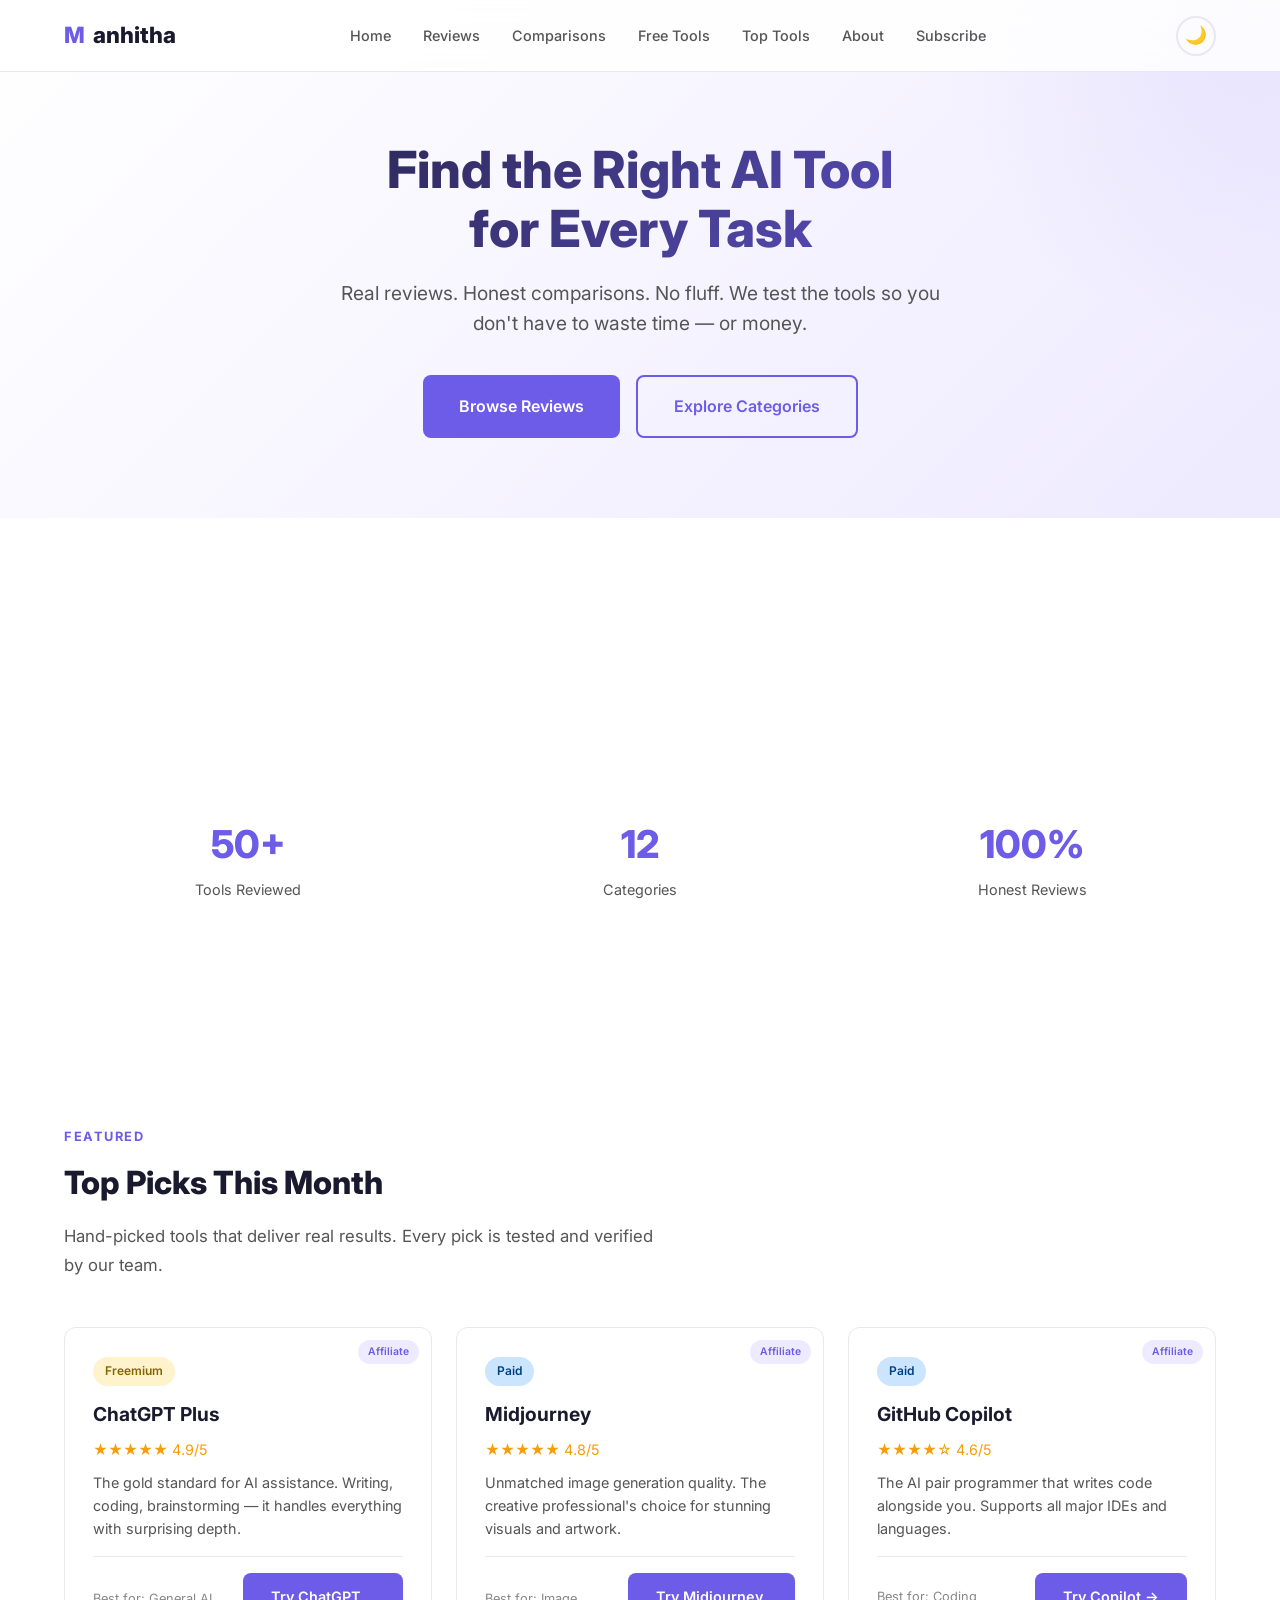
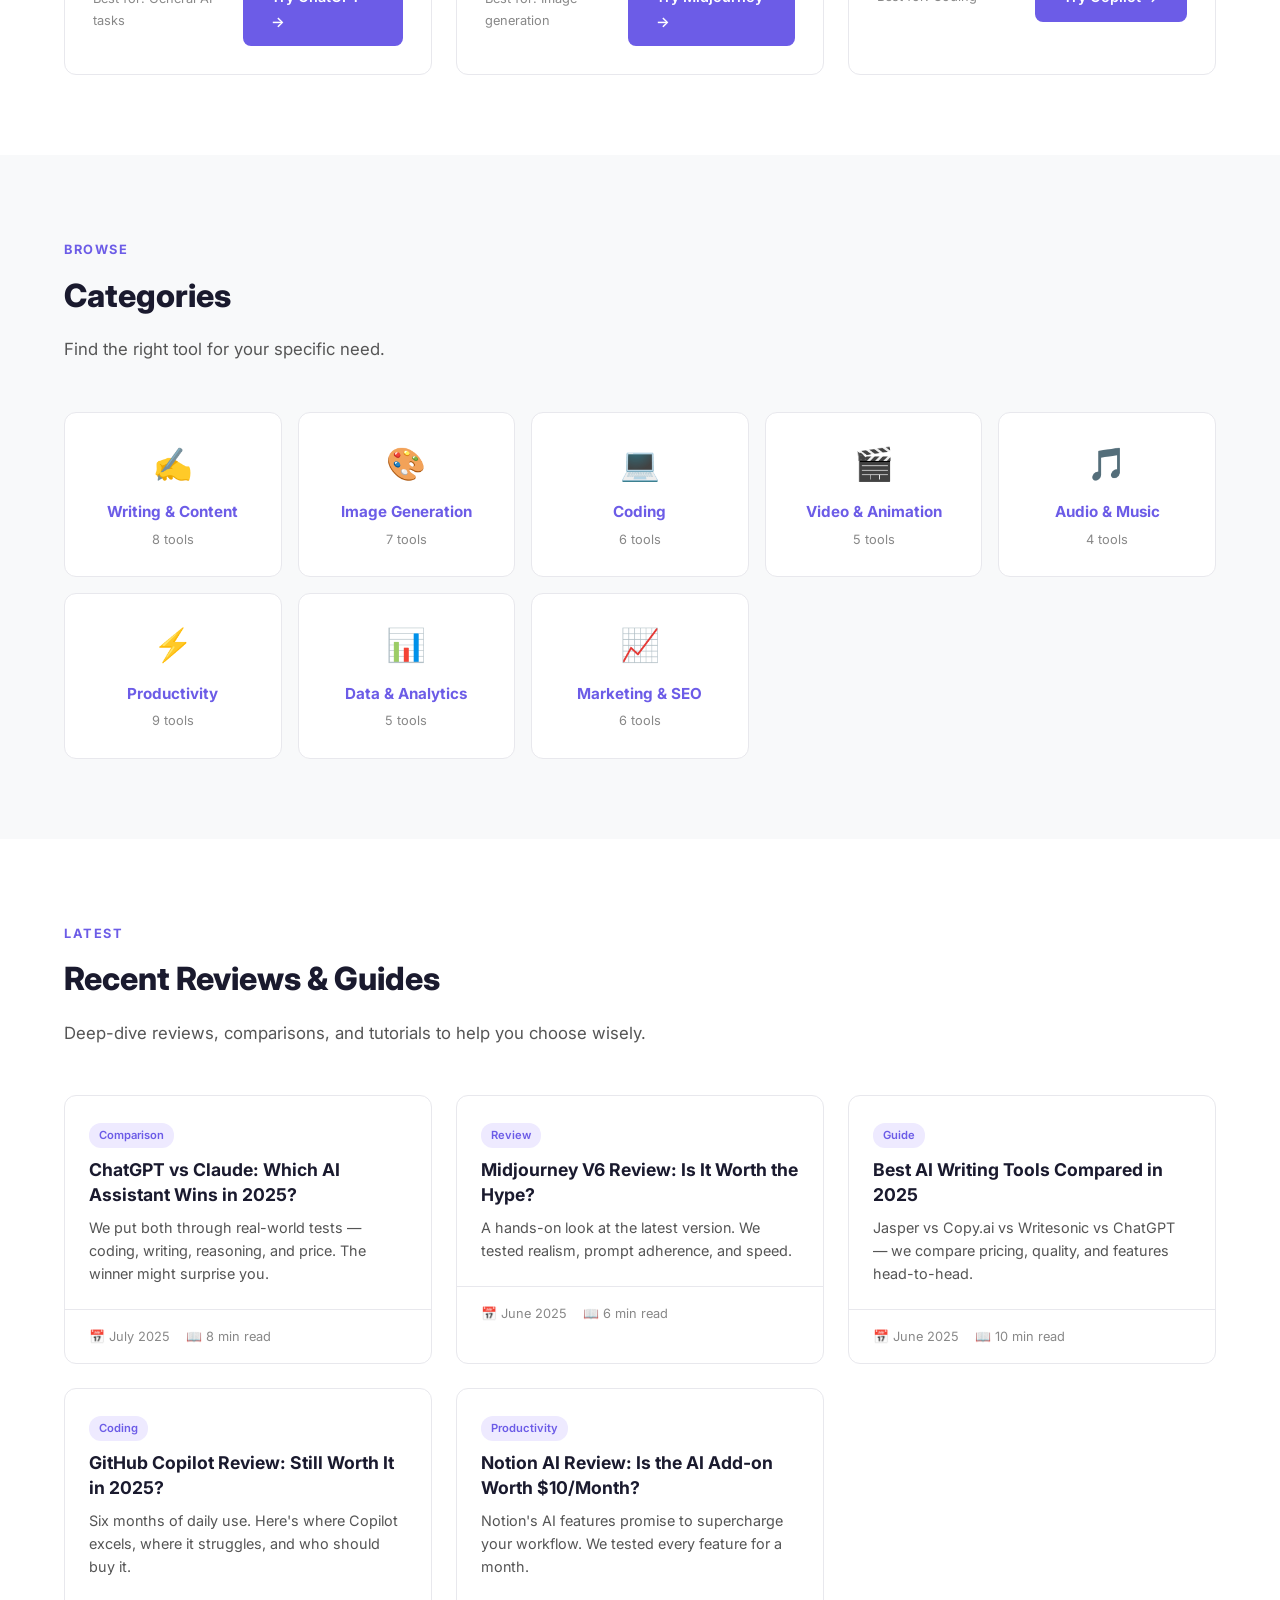
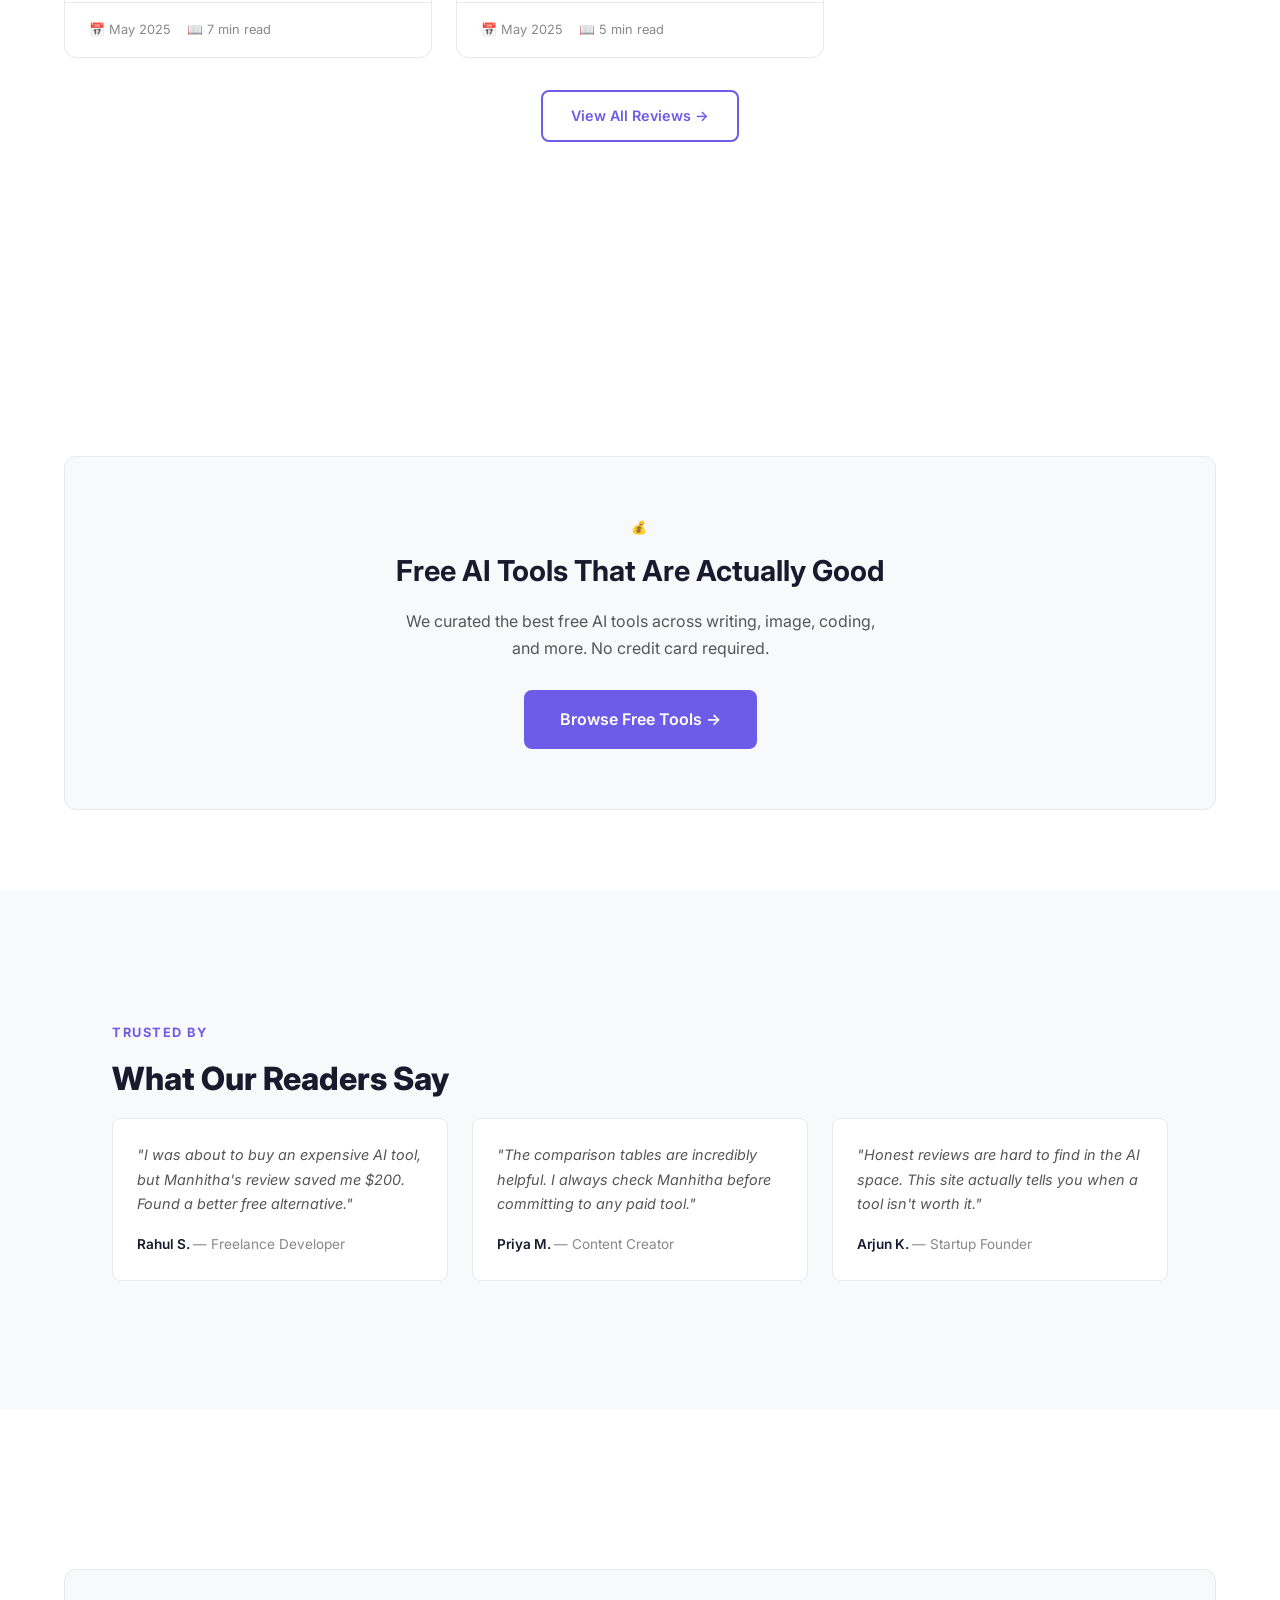
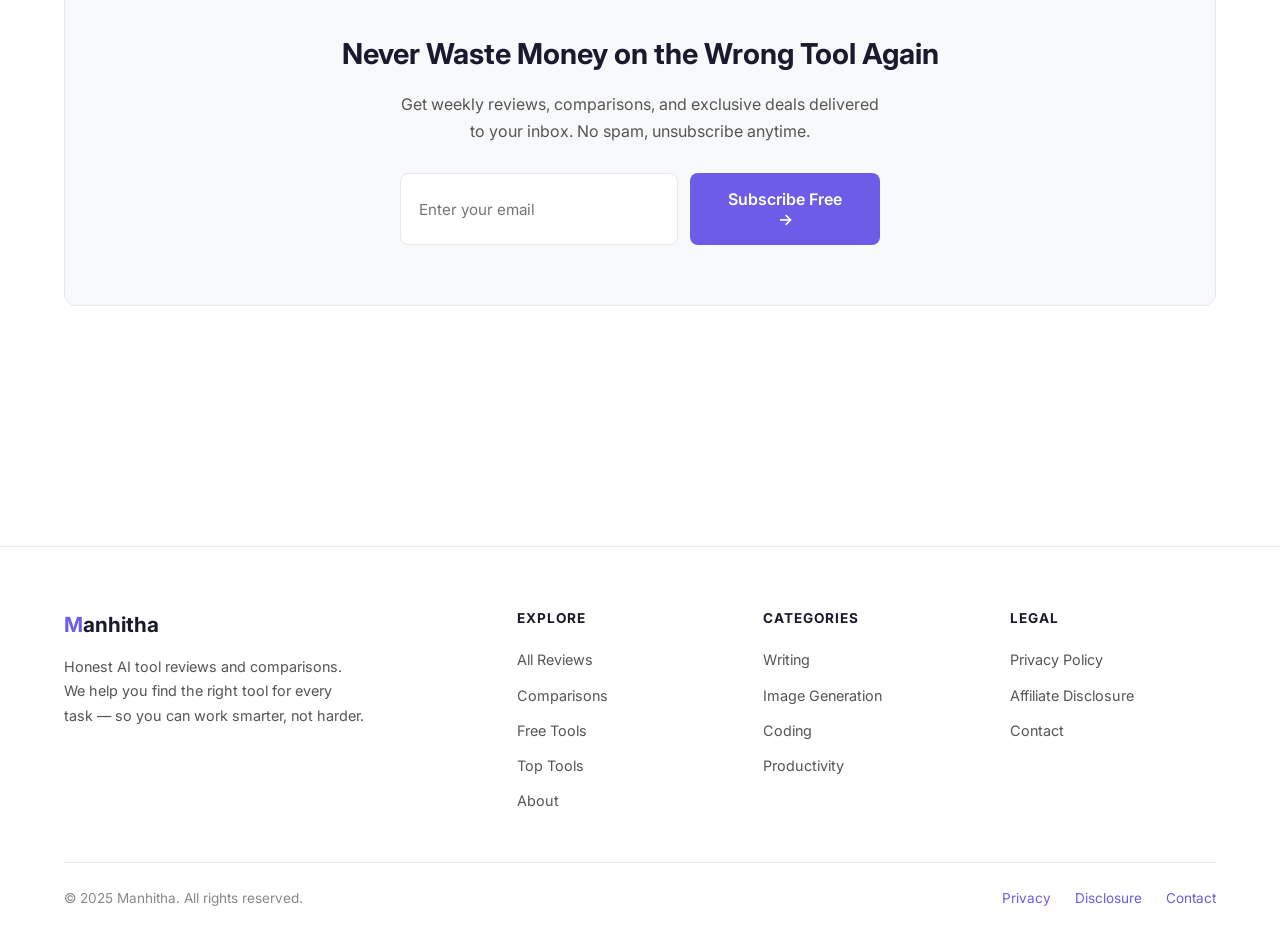
==== commit b47e6017: "Add AdSense script + active ad containers" ====
--- a/index.html
+++ b/index.html
@@ -11,6 +11,7 @@
   <link href="https://fonts.googleapis.com/css2?family=Inter:wght@400;500;600;700;800&display=swap" rel="stylesheet">
   <link rel="stylesheet" href="css/style.css">
   <meta name="theme-color" content="#6c5ce7">
+  <script async src="https://pagead2.googlesyndication.com/pagead/js/adsbygoogle.js?client=ca-pub-6217999622218588" crossorigin="anonymous"></script>
   <meta property="og:title" content="Manhitha — Honest AI Tools Reviews & Comparisons">
   <meta property="og:description" content="Find the best AI tools for work, creativity, and productivity. Real reviews, honest comparisons.">
   <meta property="og:url" content="https://www.manhitha.co.in/">
@@ -51,6 +52,9 @@
   </div>
 </header>
 
+<!-- AdSense: Remove comments and replace with ad code -->
+<div class="container"><div class="ad-container"><ins class="adsbygoogle" style="display:block" data-ad-client="ca-pub-6217999622218588" data-ad-slot="XXXXXXXXXX" data-ad-format="auto" data-full-width-responsive="true"></ins><script>(adsbygoogle = window.adsbygoogle || []).push({});</script></div></div>
+
 <section>
   <div class="container">
     <div class="stats-grid">
@@ -240,6 +244,9 @@
   </div>
 </section>
 
+<!-- AdSense: Remove comments and replace with ad code -->
+<div class="container"><div class="ad-container"><ins class="adsbygoogle" style="display:block" data-ad-client="ca-pub-6217999622218588" data-ad-slot="XXXXXXXXXX" data-ad-format="auto" data-full-width-responsive="true"></ins><script>(adsbygoogle = window.adsbygoogle || []).push({});</script></div></div>
+
 <section>
   <div class="container">
     <div class="newsletter" style="margin:0">
--- a/css/style.css
+++ b/css/style.css
@@ -387,6 +387,22 @@
   font-style: italic; color: var(--text-secondary);
 }
 
+/* AdSense */
+.ad-container {
+  width: 100%; text-align: center; margin: 32px 0; min-height: 90px;
+  display: flex; align-items: center; justify-content: center;
+}
+.ad-label {
+  font-size: 0.7rem; color: var(--text-muted); text-transform: uppercase;
+  letter-spacing: 1px; margin-bottom: 4px;
+}
+.ad-placeholder {
+  background: var(--bg-secondary); border: 1px dashed var(--border);
+  border-radius: var(--radius-sm); padding: 24px; width: 100%;
+  max-width: 728px; margin: 0 auto; text-align: center;
+  color: var(--text-muted); font-size: 0.8rem;
+}
+
 /* Mobile */
 @media (max-width: 768px) {
   .hero h1 { font-size: 2rem; }
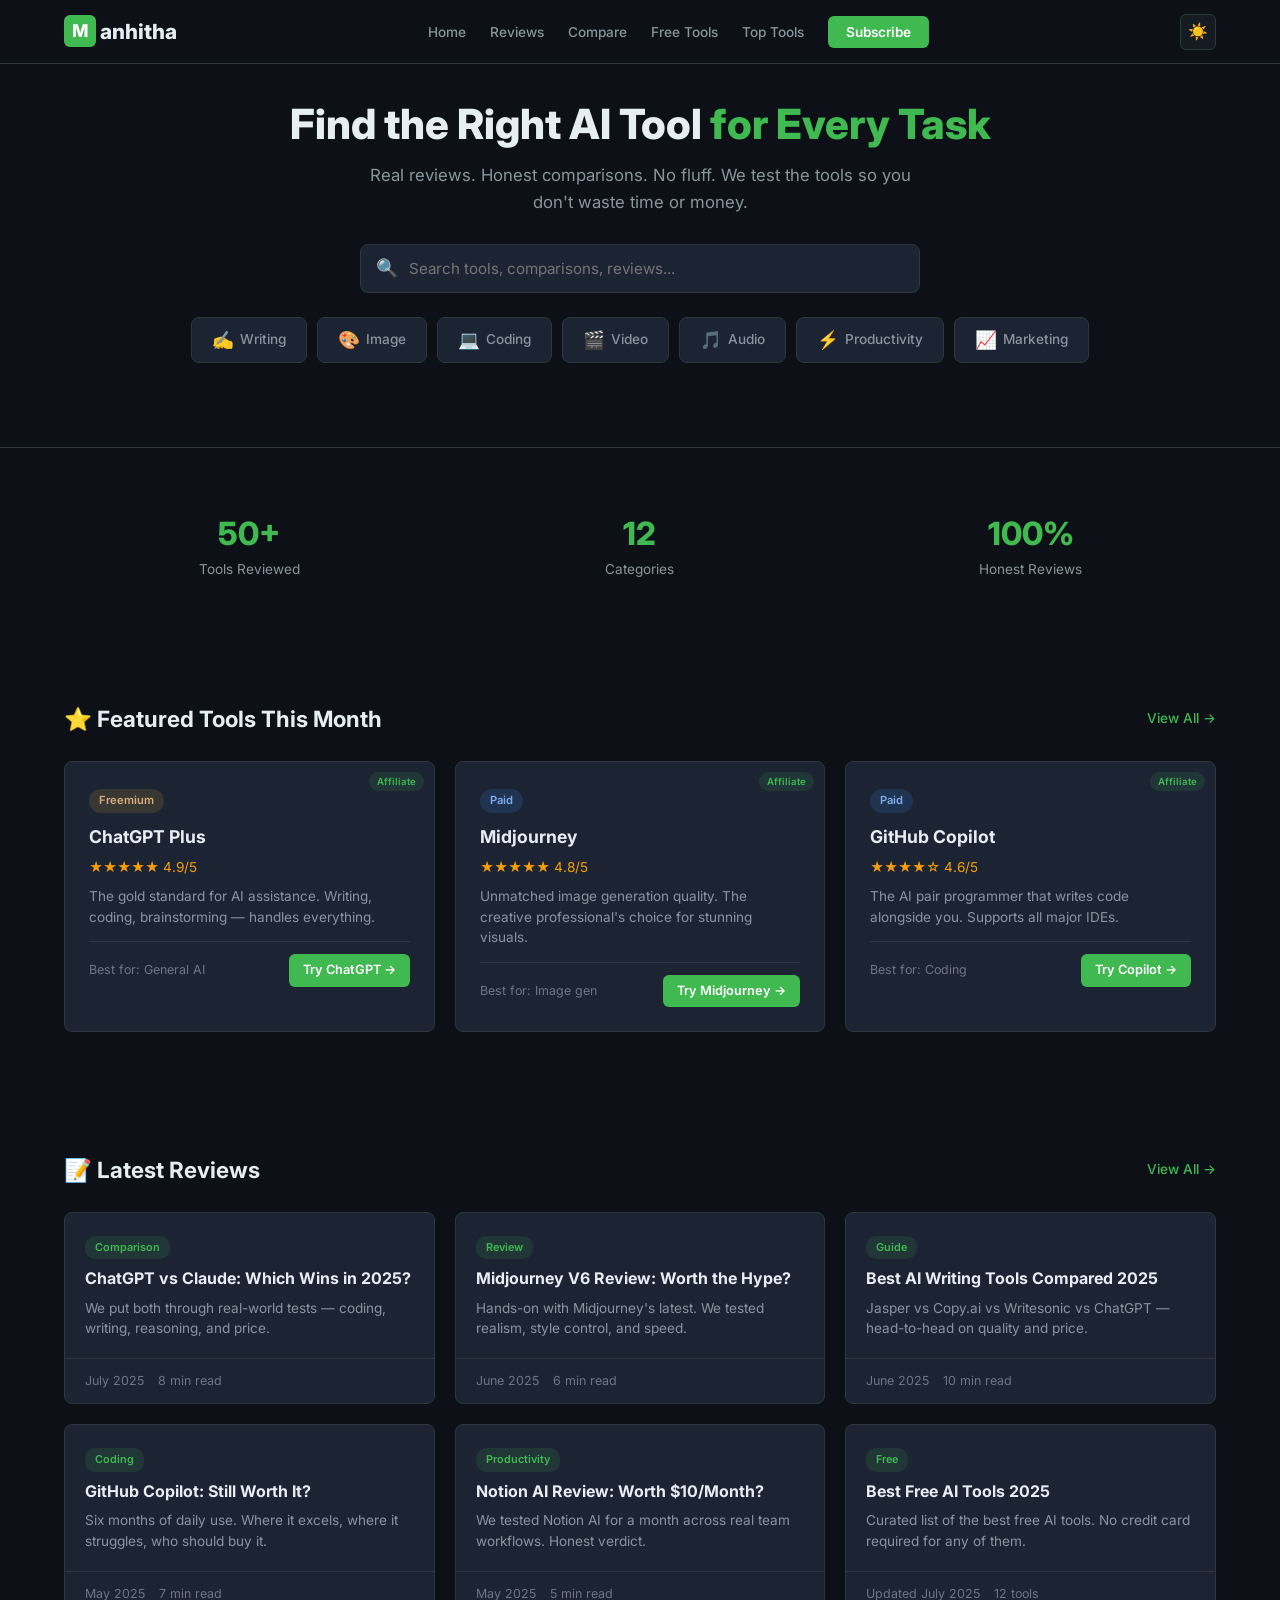
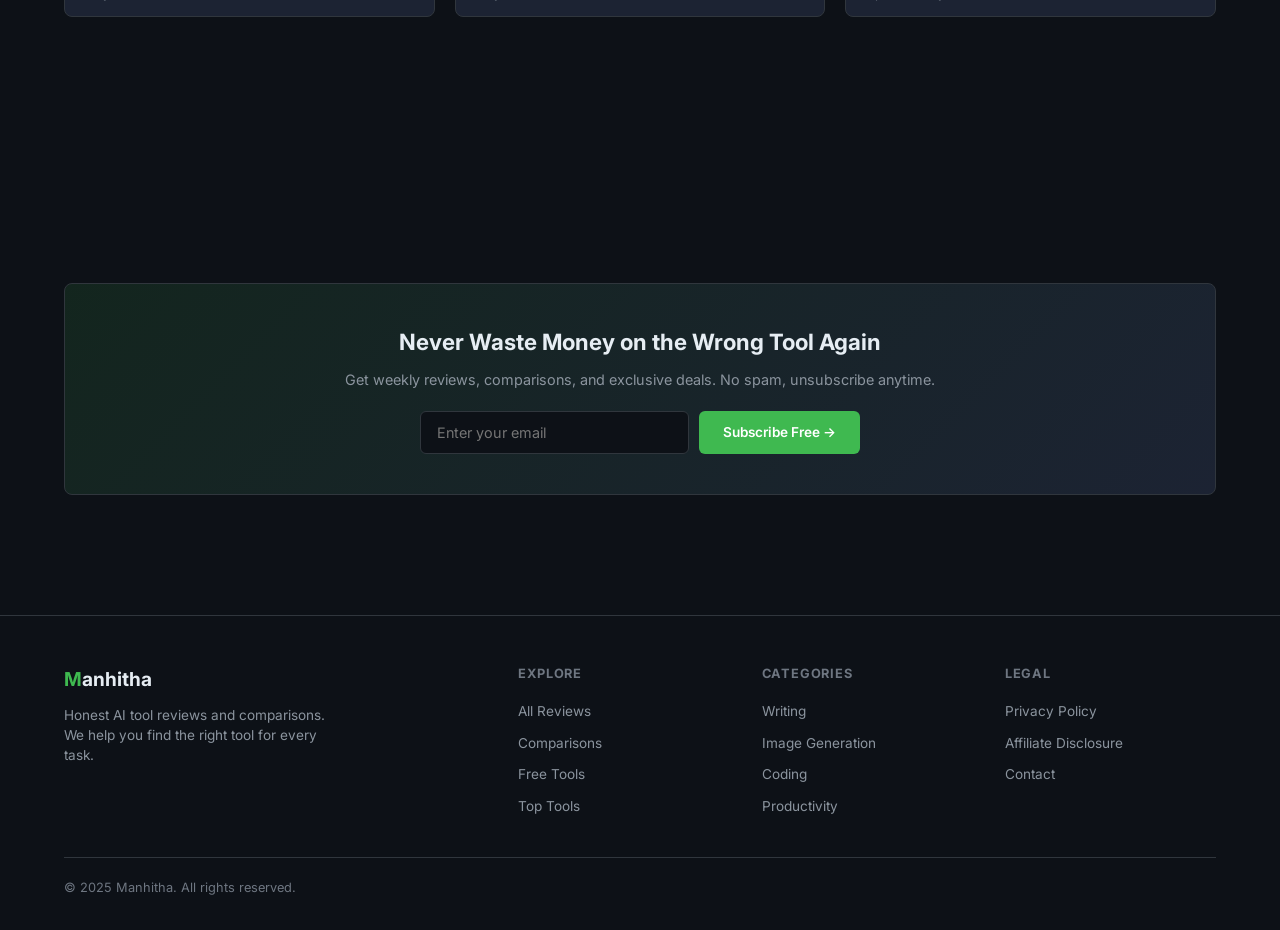
==== commit e06c92c4: "feat: tutorialspoint-inspired redesign with default dark mode - Green accent color (#3fb950) replaci" ====
--- a/index.html
+++ b/index.html
@@ -1,5 +1,5 @@
 <!DOCTYPE html>
-<html lang="en">
+<html lang="en" data-theme="dark">
 <head>
   <meta charset="UTF-8">
   <meta name="viewport" content="width=device-width, initial-scale=1.0">
@@ -10,13 +10,12 @@
   <link rel="preconnect" href="https://fonts.gstatic.com" crossorigin>
   <link href="https://fonts.googleapis.com/css2?family=Inter:wght@400;500;600;700;800&display=swap" rel="stylesheet">
   <link rel="stylesheet" href="css/style.css">
-  <meta name="theme-color" content="#6c5ce7">
+  <meta name="theme-color" content="#0f0f1a">
   <script async src="https://pagead2.googlesyndication.com/pagead/js/adsbygoogle.js?client=ca-pub-6217999622218588" crossorigin="anonymous"></script>
   <meta property="og:title" content="Manhitha — Honest AI Tools Reviews & Comparisons">
-  <meta property="og:description" content="Find the best AI tools for work, creativity, and productivity. Real reviews, honest comparisons.">
+  <meta property="og:description" content="Find the best AI tools for work, creativity, and productivity.">
   <meta property="og:url" content="https://www.manhitha.co.in/">
   <meta property="og:type" content="website">
-  <meta name="twitter:card" content="summary_large_image">
 </head>
 <body>
 
@@ -26,13 +25,12 @@
     <ul class="nav-links" id="nav-links">
       <li><a href="/">Home</a></li>
       <li><a href="/reviews/">Reviews</a></li>
-      <li><a href="/compare/">Comparisons</a></li>
+      <li><a href="/compare/">Compare</a></li>
       <li><a href="/free-tools.html">Free Tools</a></li>
       <li><a href="/resources.html">Top Tools</a></li>
-      <li><a href="/about.html">About</a></li>
-      <li><a href="#newsletter">Subscribe</a></li>
+      <li class="nav-cta"><a href="#newsletter">Subscribe</a></li>
     </ul>
-    <div style="display:flex;align-items:center">
+    <div style="display:flex;align-items:center;gap:8px">
       <button class="theme-toggle" id="theme-toggle" aria-label="Toggle theme"></button>
       <button class="menu-toggle" id="menu-toggle" aria-label="Menu">
         <span></span><span></span><span></span>
@@ -43,21 +41,27 @@
 
 <header class="hero">
   <div class="container">
-    <h1>Find the Right AI Tool<br>for Every Task</h1>
-    <p>Real reviews. Honest comparisons. No fluff. We test the tools so you don't have to waste time — or money.</p>
-    <div class="hero-btns">
-      <a href="/reviews/" class="btn btn-primary btn-lg">Browse Reviews</a>
-      <a href="#categories" class="btn btn-outline btn-lg">Explore Categories</a>
+    <h1>Find the Right AI Tool <span>for Every Task</span></h1>
+    <p>Real reviews. Honest comparisons. No fluff. We test the tools so you don't waste time or money.</p>
+    <div class="search-bar">
+      <span class="search-icon">&#x1F50D;</span>
+      <input type="text" placeholder="Search tools, comparisons, reviews..." aria-label="Search">
+    </div>
+    <div class="category-pills">
+      <a href="/reviews/?cat=writing" class="category-pill"><span class="icon">&#x270D;&#xFE0F;</span> Writing</a>
+      <a href="/reviews/?cat=image" class="category-pill"><span class="icon">&#x1F3A8;</span> Image</a>
+      <a href="/reviews/?cat=code" class="category-pill"><span class="icon">&#x1F4BB;</span> Coding</a>
+      <a href="/reviews/?cat=video" class="category-pill"><span class="icon">&#x1F3AC;</span> Video</a>
+      <a href="/reviews/?cat=audio" class="category-pill"><span class="icon">&#x1F3B5;</span> Audio</a>
+      <a href="/reviews/?cat=productivity" class="category-pill"><span class="icon">&#x26A1;</span> Productivity</a>
+      <a href="/reviews/?cat=marketing" class="category-pill"><span class="icon">&#x1F4C8;</span> Marketing</a>
     </div>
   </div>
 </header>
 
-<!-- AdSense: Remove comments and replace with ad code -->
-<div class="container"><div class="ad-container"><ins class="adsbygoogle" style="display:block" data-ad-client="ca-pub-6217999622218588" data-ad-slot="XXXXXXXXXX" data-ad-format="auto" data-full-width-responsive="true"></ins><script>(adsbygoogle = window.adsbygoogle || []).push({});</script></div></div>
-
 <section>
   <div class="container">
-    <div class="stats-grid">
+    <div class="stat-row">
       <div class="stat-item">
         <h3>50+</h3>
         <p>Tools Reviewed</p>
@@ -74,223 +78,124 @@
   </div>
 </section>
 
-<section id="featured">
-  <div class="container">
-    <span class="section-label">Featured</span>
-    <h2 class="section-title">Top Picks This Month</h2>
-    <p class="section-desc">Hand-picked tools that deliver real results. Every pick is tested and verified by our team.</p>
-
+<section>
+  <div class="container">
+    <div class="section-header">
+      <h2>&#x2B50; Featured Tools This Month</h2>
+      <a href="/reviews/">View All &rarr;</a>
+    </div>
     <div class="tools-grid">
       <div class="tool-card">
         <span class="badge badge-freemium">Freemium</span>
         <span class="affiliate-badge">Affiliate</span>
         <h3>ChatGPT Plus</h3>
-        <div class="rating">★★★★★ 4.9/5</div>
-        <p>The gold standard for AI assistance. Writing, coding, brainstorming — it handles everything with surprising depth.</p>
-        <div class="tool-meta">
-          <span>Best for: General AI tasks</span>
-          <a href="https://openai.com/chatgpt" target="_blank" rel="noopener sponsored" class="btn btn-primary">Try ChatGPT →</a>
-        </div>
-      </div>
-
+        <div class="rating">&#x2605;&#x2605;&#x2605;&#x2605;&#x2605; 4.9/5</div>
+        <p>The gold standard for AI assistance. Writing, coding, brainstorming — handles everything.</p>
+        <div class="tool-footer">
+          <span>Best for: General AI</span>
+          <a href="https://openai.com/chatgpt" target="_blank" rel="noopener sponsored" class="btn btn-primary btn-sm">Try ChatGPT &rarr;</a>
+        </div>
+      </div>
       <div class="tool-card">
         <span class="badge badge-paid">Paid</span>
         <span class="affiliate-badge">Affiliate</span>
         <h3>Midjourney</h3>
-        <div class="rating">★★★★★ 4.8/5</div>
-        <p>Unmatched image generation quality. The creative professional's choice for stunning visuals and artwork.</p>
-        <div class="tool-meta">
-          <span>Best for: Image generation</span>
-          <a href="https://midjourney.com" target="_blank" rel="noopener sponsored" class="btn btn-primary">Try Midjourney →</a>
-        </div>
-      </div>
-
+        <div class="rating">&#x2605;&#x2605;&#x2605;&#x2605;&#x2605; 4.8/5</div>
+        <p>Unmatched image generation quality. The creative professional's choice for stunning visuals.</p>
+        <div class="tool-footer">
+          <span>Best for: Image gen</span>
+          <a href="https://midjourney.com" target="_blank" rel="noopener sponsored" class="btn btn-primary btn-sm">Try Midjourney &rarr;</a>
+        </div>
+      </div>
       <div class="tool-card">
         <span class="badge badge-paid">Paid</span>
         <span class="affiliate-badge">Affiliate</span>
         <h3>GitHub Copilot</h3>
-        <div class="rating">★★★★☆ 4.6/5</div>
-        <p>The AI pair programmer that writes code alongside you. Supports all major IDEs and languages.</p>
-        <div class="tool-meta">
+        <div class="rating">&#x2605;&#x2605;&#x2605;&#x2605;&#x2606; 4.6/5</div>
+        <p>The AI pair programmer that writes code alongside you. Supports all major IDEs.</p>
+        <div class="tool-footer">
           <span>Best for: Coding</span>
-          <a href="https://github.com/features/copilot" target="_blank" rel="noopener sponsored" class="btn btn-primary">Try Copilot →</a>
-        </div>
-      </div>
-    </div>
-  </div>
-</section>
-
-<section id="categories" style="background:var(--bg-secondary)">
-  <div class="container">
-    <span class="section-label">Browse</span>
-    <h2 class="section-title">Categories</h2>
-    <p class="section-desc">Find the right tool for your specific need.</p>
-    <div class="categories-grid">
-      <a href="/reviews/?cat=writing" class="category-card">
-        <span class="icon">✍️</span>
-        <h4>Writing & Content</h4>
-        <span>8 tools</span>
-      </a>
-      <a href="/reviews/?cat=image" class="category-card">
-        <span class="icon">🎨</span>
-        <h4>Image Generation</h4>
-        <span>7 tools</span>
-      </a>
-      <a href="/reviews/?cat=code" class="category-card">
-        <span class="icon">💻</span>
-        <h4>Coding</h4>
-        <span>6 tools</span>
-      </a>
-      <a href="/reviews/?cat=video" class="category-card">
-        <span class="icon">🎬</span>
-        <h4>Video & Animation</h4>
-        <span>5 tools</span>
-      </a>
-      <a href="/reviews/?cat=audio" class="category-card">
-        <span class="icon">🎵</span>
-        <h4>Audio & Music</h4>
-        <span>4 tools</span>
-      </a>
-      <a href="/reviews/?cat=productivity" class="category-card">
-        <span class="icon">⚡</span>
-        <h4>Productivity</h4>
-        <span>9 tools</span>
-      </a>
-      <a href="/reviews/?cat=data" class="category-card">
-        <span class="icon">📊</span>
-        <h4>Data & Analytics</h4>
-        <span>5 tools</span>
-      </a>
-      <a href="/reviews/?cat=marketing" class="category-card">
-        <span class="icon">📈</span>
-        <h4>Marketing & SEO</h4>
-        <span>6 tools</span>
-      </a>
+          <a href="https://github.com/features/copilot" target="_blank" rel="noopener sponsored" class="btn btn-primary btn-sm">Try Copilot &rarr;</a>
+        </div>
+      </div>
     </div>
   </div>
 </section>
 
 <section>
   <div class="container">
-    <span class="section-label">Latest</span>
-    <h2 class="section-title">Recent Reviews & Guides</h2>
-    <p class="section-desc">Deep-dive reviews, comparisons, and tutorials to help you choose wisely.</p>
-
+    <div class="section-header">
+      <h2>&#x1F4DD; Latest Reviews</h2>
+      <a href="/reviews/">View All &rarr;</a>
+    </div>
     <div class="articles-grid">
       <article class="article-card">
-        <div class="article-body">
+        <div class="body">
           <span class="tag">Comparison</span>
-          <h3><a href="/compare/chatgpt-vs-claude.html">ChatGPT vs Claude: Which AI Assistant Wins in 2025?</a></h3>
-          <p>We put both through real-world tests — coding, writing, reasoning, and price. The winner might surprise you.</p>
-        </div>
-        <div class="meta">
-          <span>📅 July 2025</span>
-          <span>📖 8 min read</span>
-        </div>
-      </article>
-
-      <article class="article-card">
-        <div class="article-body">
+          <h3><a href="/compare/chatgpt-vs-claude.html">ChatGPT vs Claude: Which Wins in 2025?</a></h3>
+          <p>We put both through real-world tests — coding, writing, reasoning, and price.</p>
+        </div>
+        <div class="meta"><span>July 2025</span><span>8 min read</span></div>
+      </article>
+      <article class="article-card">
+        <div class="body">
           <span class="tag">Review</span>
-          <h3><a href="/reviews/midjourney-v6.html">Midjourney V6 Review: Is It Worth the Hype?</a></h3>
-          <p>A hands-on look at the latest version. We tested realism, prompt adherence, and speed.</p>
-        </div>
-        <div class="meta">
-          <span>📅 June 2025</span>
-          <span>📖 6 min read</span>
-        </div>
-      </article>
-
-      <article class="article-card">
-        <div class="article-body">
+          <h3><a href="/reviews/midjourney-v6.html">Midjourney V6 Review: Worth the Hype?</a></h3>
+          <p>Hands-on with Midjourney's latest. We tested realism, style control, and speed.</p>
+        </div>
+        <div class="meta"><span>June 2025</span><span>6 min read</span></div>
+      </article>
+      <article class="article-card">
+        <div class="body">
           <span class="tag">Guide</span>
-          <h3><a href="/reviews/best-ai-writing-tools.html">Best AI Writing Tools Compared in 2025</a></h3>
-          <p>Jasper vs Copy.ai vs Writesonic vs ChatGPT — we compare pricing, quality, and features head-to-head.</p>
-        </div>
-        <div class="meta">
-          <span>📅 June 2025</span>
-          <span>📖 10 min read</span>
-        </div>
-      </article>
-
-      <article class="article-card">
-        <div class="article-body">
+          <h3><a href="/reviews/best-ai-writing-tools.html">Best AI Writing Tools Compared 2025</a></h3>
+          <p>Jasper vs Copy.ai vs Writesonic vs ChatGPT — head-to-head on quality and price.</p>
+        </div>
+        <div class="meta"><span>June 2025</span><span>10 min read</span></div>
+      </article>
+      <article class="article-card">
+        <div class="body">
           <span class="tag">Coding</span>
-          <h3><a href="/reviews/github-copilot-review.html">GitHub Copilot Review: Still Worth It in 2025?</a></h3>
-          <p>Six months of daily use. Here's where Copilot excels, where it struggles, and who should buy it.</p>
-        </div>
-        <div class="meta">
-          <span>📅 May 2025</span>
-          <span>📖 7 min read</span>
-        </div>
-      </article>
-
-      <article class="article-card">
-        <div class="article-body">
+          <h3><a href="/reviews/github-copilot-review.html">GitHub Copilot: Still Worth It?</a></h3>
+          <p>Six months of daily use. Where it excels, where it struggles, who should buy it.</p>
+        </div>
+        <div class="meta"><span>May 2025</span><span>7 min read</span></div>
+      </article>
+      <article class="article-card">
+        <div class="body">
           <span class="tag">Productivity</span>
-          <h3><a href="/reviews/notion-ai-review.html">Notion AI Review: Is the AI Add-on Worth $10/Month?</a></h3>
-          <p>Notion's AI features promise to supercharge your workflow. We tested every feature for a month.</p>
-        </div>
-        <div class="meta">
-          <span>📅 May 2025</span>
-          <span>📖 5 min read</span>
-        </div>
-      </article>
-    </div>
-
-    <div style="text-align:center;margin-top:32px">
-      <a href="/reviews/" class="btn btn-outline">View All Reviews →</a>
-    </div>
-  </div>
-</section>
-
-<!-- AdSense: Remove comments and replace with ad code -->
-<div class="container"><div class="ad-container"><ins class="adsbygoogle" style="display:block" data-ad-client="ca-pub-6217999622218588" data-ad-slot="XXXXXXXXXX" data-ad-format="auto" data-full-width-responsive="true"></ins><script>(adsbygoogle = window.adsbygoogle || []).push({});</script></div></div>
-
-<section>
-  <div class="container">
-    <div class="newsletter" style="margin:0">
-      <span class="section-label" style="text-align:center;display:block">💰</span>
-      <h2>Free AI Tools That Are Actually Good</h2>
-      <p>We curated the best free AI tools across writing, image, coding, and more. No credit card required.</p>
-      <div style="margin-top:12px">
-        <a href="/free-tools.html" class="btn btn-primary btn-lg">Browse Free Tools →</a>
-      </div>
-    </div>
-  </div>
-</section>
-
-<section id="testimonials" style="background:var(--bg-secondary)">
-  <div class="container">
-    <div class="testimonials">
-      <span class="section-label">Trusted By</span>
-      <h2 class="section-title">What Our Readers Say</h2>
-      <div class="testimonial-grid">
-        <div class="testimonial-card">
-          <p>"I was about to buy an expensive AI tool, but Manhitha's review saved me $200. Found a better free alternative."</p>
-          <div class="author">Rahul S. <span>— Freelance Developer</span></div>
-        </div>
-        <div class="testimonial-card">
-          <p>"The comparison tables are incredibly helpful. I always check Manhitha before committing to any paid tool."</p>
-          <div class="author">Priya M. <span>— Content Creator</span></div>
-        </div>
-        <div class="testimonial-card">
-          <p>"Honest reviews are hard to find in the AI space. This site actually tells you when a tool isn't worth it."</p>
-          <div class="author">Arjun K. <span>— Startup Founder</span></div>
-        </div>
-      </div>
-    </div>
-  </div>
-</section>
+          <h3><a href="/reviews/notion-ai-review.html">Notion AI Review: Worth $10/Month?</a></h3>
+          <p>We tested Notion AI for a month across real team workflows. Honest verdict.</p>
+        </div>
+        <div class="meta"><span>May 2025</span><span>5 min read</span></div>
+      </article>
+      <article class="article-card">
+        <div class="body">
+          <span class="tag">Free</span>
+          <h3><a href="/free-tools.html">Best Free AI Tools 2025</a></h3>
+          <p>Curated list of the best free AI tools. No credit card required for any of them.</p>
+        </div>
+        <div class="meta"><span>Updated July 2025</span><span>12 tools</span></div>
+      </article>
+    </div>
+  </div>
+</section>
+
+<div class="container">
+  <div class="ad-container">
+    <ins class="adsbygoogle" style="display:block" data-ad-client="ca-pub-6217999622218588" data-ad-slot="XXXXXXXXXX" data-ad-format="auto" data-full-width-responsive="true"></ins>
+    <script>(adsbygoogle = window.adsbygoogle || []).push({});</script>
+  </div>
+</div>
 
 <section id="newsletter">
   <div class="container">
-    <div class="newsletter">
+    <div class="newsletter-box">
       <h2>Never Waste Money on the Wrong Tool Again</h2>
-      <p>Get weekly reviews, comparisons, and exclusive deals delivered to your inbox. No spam, unsubscribe anytime.</p>
+      <p>Get weekly reviews, comparisons, and exclusive deals. No spam, unsubscribe anytime.</p>
       <form class="newsletter-form">
-        <input type="email" placeholder="Enter your email" required aria-label="Email address">
-        <button type="submit" class="btn btn-primary btn-lg">Subscribe Free →</button>
+        <input type="email" placeholder="Enter your email" required aria-label="Email">
+        <button type="submit" class="btn btn-primary">Subscribe Free &rarr;</button>
       </form>
     </div>
   </div>
@@ -301,7 +206,7 @@
     <div class="footer-grid">
       <div class="footer-brand">
         <h3><span style="color:var(--accent)">M</span>anhitha</h3>
-        <p>Honest AI tool reviews and comparisons. We help you find the right tool for every task — so you can work smarter, not harder.</p>
+        <p>Honest AI tool reviews and comparisons. We help you find the right tool for every task.</p>
       </div>
       <div class="footer-col">
         <h4>Explore</h4>
@@ -310,7 +215,6 @@
           <li><a href="/compare/">Comparisons</a></li>
           <li><a href="/free-tools.html">Free Tools</a></li>
           <li><a href="/resources.html">Top Tools</a></li>
-          <li><a href="/about.html">About</a></li>
         </ul>
       </div>
       <div class="footer-col">
@@ -333,11 +237,6 @@
     </div>
     <div class="footer-bottom">
       <span>&copy; 2025 Manhitha. All rights reserved.</span>
-      <div class="footer-bottom-links">
-        <a href="/privacy.html">Privacy</a>
-        <a href="/about.html#affiliate">Disclosure</a>
-        <a href="/contact.html">Contact</a>
-      </div>
     </div>
   </div>
 </footer>
--- a/css/style.css
+++ b/css/style.css
@@ -1,38 +1,39 @@
 :root {
+  --bg: #0d1117;
+  --bg-secondary: #151b23;
+  --bg-card: #1c2333;
+  --text: #e6edf3;
+  --text-secondary: #8b949e;
+  --text-muted: #6e7681;
+  --accent: #3fb950;
+  --accent-hover: #4cd463;
+  --accent-light: rgba(63, 185, 80, 0.12);
+  --border: #30363d;
+  --shadow: 0 1px 3px rgba(0,0,0,0.3);
+  --shadow-hover: 0 4px 12px rgba(0,0,0,0.4);
+  --radius: 8px;
+  --radius-sm: 6px;
+  --transition: 0.2s ease;
+  --font: 'Inter', -apple-system, BlinkMacSystemFont, 'Segoe UI', sans-serif;
+  --max-width: 1200px;
+  --nav-height: 64px;
+  --header-bg: #0d1117;
+}
+
+[data-theme="light"] {
   --bg: #ffffff;
-  --bg-secondary: #f8f9fa;
+  --bg-secondary: #f6f8fa;
   --bg-card: #ffffff;
-  --text: #1a1a2e;
-  --text-secondary: #555;
-  --text-muted: #888;
-  --accent: #6c5ce7;
-  --accent-hover: #5a4bd1;
-  --accent-light: #eeeaff;
-  --border: #e8e8ed;
-  --shadow: 0 2px 16px rgba(0,0,0,0.06);
-  --shadow-hover: 0 8px 30px rgba(0,0,0,0.1);
-  --radius: 12px;
-  --radius-sm: 8px;
-  --transition: 0.3s cubic-bezier(0.4, 0, 0.2, 1);
-  --font: 'Inter', -apple-system, BlinkMacSystemFont, 'Segoe UI', sans-serif;
-  --mono: 'JetBrains Mono', 'Fira Code', monospace;
-  --max-width: 1200px;
-  --nav-height: 72px;
-}
-
-[data-theme="dark"] {
-  --bg: #0f0f1a;
-  --bg-secondary: #1a1a2e;
-  --bg-card: #1a1a2e;
-  --text: #e8e8ed;
-  --text-secondary: #aaa;
-  --text-muted: #666;
-  --accent: #7c6cf0;
-  --accent-hover: #8d7ff3;
-  --accent-light: #1e1a3a;
-  --border: #2a2a3e;
-  --shadow: 0 2px 16px rgba(0,0,0,0.3);
-  --shadow-hover: 0 8px 30px rgba(0,0,0,0.4);
+  --text: #1f2328;
+  --text-secondary: #656d76;
+  --text-muted: #8c8f94;
+  --accent: #2da44e;
+  --accent-hover: #218838;
+  --accent-light: rgba(45, 164, 78, 0.08);
+  --border: #d0d7de;
+  --shadow: 0 1px 3px rgba(0,0,0,0.08);
+  --shadow-hover: 0 4px 12px rgba(0,0,0,0.12);
+  --header-bg: #ffffff;
 }
 
 *, *::before, *::after { box-sizing: border-box; margin: 0; padding: 0; }
@@ -43,7 +44,7 @@
   font-family: var(--font);
   background: var(--bg);
   color: var(--text);
-  line-height: 1.7;
+  line-height: 1.6;
   -webkit-font-smoothing: antialiased;
   transition: background var(--transition), color var(--transition);
 }
@@ -54,19 +55,13 @@
 img { max-width: 100%; height: auto; }
 .container { max-width: var(--max-width); margin: 0 auto; padding: 0 24px; }
 
-/* Nav */
 nav {
   position: fixed; top: 0; left: 0; right: 0;
   height: var(--nav-height);
-  background: rgba(255,255,255,0.85);
-  backdrop-filter: blur(12px);
-  -webkit-backdrop-filter: blur(12px);
+  background: var(--header-bg);
   border-bottom: 1px solid var(--border);
   z-index: 1000;
   transition: background var(--transition), border-color var(--transition);
-}
-[data-theme="dark"] nav {
-  background: rgba(15,15,26,0.85);
 }
 .nav-inner {
   max-width: var(--max-width); margin: 0 auto; padding: 0 24px;
@@ -74,357 +69,350 @@
   height: 100%;
 }
 .nav-logo {
-  font-size: 1.4rem; font-weight: 800; color: var(--text);
-  display: flex; align-items: center; gap: 8px;
-}
-.nav-logo span { color: var(--accent); }
-.nav-links { display: flex; align-items: center; gap: 32px; list-style: none; }
+  font-size: 1.3rem; font-weight: 800; color: var(--text);
+  display: flex; align-items: center; gap: 4px;
+}
+.nav-logo span {
+  background: var(--accent);
+  color: #fff;
+  width: 32px; height: 32px;
+  display: inline-flex; align-items: center; justify-content: center;
+  border-radius: 6px;
+  font-size: 1.1rem;
+}
+.nav-links { display: flex; align-items: center; gap: 24px; list-style: none; }
 .nav-links a {
-  color: var(--text-secondary); font-size: 0.9rem; font-weight: 500;
-  transition: color var(--transition); position: relative;
-}
-.nav-links a::after {
-  content: ''; position: absolute; bottom: -4px; left: 0; right: 0;
-  height: 2px; background: var(--accent); transform: scaleX(0);
-  transition: transform var(--transition);
+  color: var(--text-secondary); font-size: 0.85rem; font-weight: 500;
+  transition: color var(--transition); padding: 4px 0;
+  position: relative;
 }
 .nav-links a:hover { color: var(--text); }
-.nav-links a:hover::after { transform: scaleX(1); }
+.nav-links .nav-cta a {
+  background: var(--accent); color: #fff; padding: 8px 18px;
+  border-radius: var(--radius-sm); font-weight: 600;
+}
+.nav-links .nav-cta a:hover { background: var(--accent-hover); color: #fff; }
 
 .theme-toggle {
-  background: none; border: 2px solid var(--border); border-radius: 50%;
-  width: 40px; height: 40px; cursor: pointer;
+  background: var(--bg-secondary); border: 1px solid var(--border); border-radius: 6px;
+  width: 36px; height: 36px; cursor: pointer;
   display: flex; align-items: center; justify-content: center;
-  font-size: 1.1rem; transition: all var(--transition);
-  color: var(--text); margin-left: 16px;
-}
-.theme-toggle:hover { border-color: var(--accent); }
+  font-size: 1rem; transition: all var(--transition);
+  color: var(--text-muted);
+}
+.theme-toggle:hover { border-color: var(--accent); color: var(--accent); background: var(--accent-light); }
 
 .menu-toggle { display: none; background: none; border: none; cursor: pointer; padding: 8px; }
 .menu-toggle span {
-  display: block; width: 24px; height: 2px; background: var(--text);
+  display: block; width: 22px; height: 2px; background: var(--text);
   margin: 5px 0; transition: var(--transition); border-radius: 2px;
 }
 
-/* Buttons */
+.search-bar {
+  max-width: 560px; margin: 0 auto; position: relative;
+}
+.search-bar input {
+  width: 100%; padding: 14px 20px 14px 48px;
+  border-radius: var(--radius); border: 1px solid var(--border);
+  background: var(--bg-card); color: var(--text);
+  font-size: 0.95rem; font-family: var(--font);
+  transition: border-color var(--transition), box-shadow var(--transition);
+}
+.search-bar input:focus { outline: none; border-color: var(--accent); box-shadow: 0 0 0 3px var(--accent-light); }
+.search-bar .search-icon {
+  position: absolute; left: 16px; top: 50%; transform: translateY(-50%);
+  color: var(--text-muted); font-size: 1.1rem;
+}
+
 .btn {
   display: inline-flex; align-items: center; gap: 8px;
-  padding: 12px 28px; border-radius: var(--radius-sm);
-  font-weight: 600; font-size: 0.9rem; cursor: pointer;
+  padding: 10px 24px; border-radius: var(--radius-sm);
+  font-weight: 600; font-size: 0.85rem; cursor: pointer;
   transition: all var(--transition); border: none; font-family: var(--font);
 }
 .btn-primary { background: var(--accent); color: #fff; }
-.btn-primary:hover { background: var(--accent-hover); transform: translateY(-1px); box-shadow: 0 4px 20px rgba(108,92,231,0.3); }
-.btn-secondary { background: var(--bg-secondary); color: var(--text); border: 1px solid var(--border); }
+.btn-primary:hover { background: var(--accent-hover); transform: translateY(-1px); box-shadow: 0 4px 12px rgba(63, 185, 80, 0.3); }
+[data-theme="light"] .btn-primary:hover { box-shadow: 0 4px 12px rgba(45, 164, 78, 0.25); }
+.btn-secondary { background: var(--bg-card); color: var(--text); border: 1px solid var(--border); }
 .btn-secondary:hover { border-color: var(--accent); color: var(--accent); }
-.btn-outline { background: transparent; color: var(--accent); border: 2px solid var(--accent); }
+.btn-outline { background: transparent; color: var(--accent); border: 1px solid var(--accent); }
 .btn-outline:hover { background: var(--accent); color: #fff; }
-.btn-lg { padding: 16px 36px; font-size: 1rem; }
-
-/* Hero */
+.btn-sm { padding: 6px 14px; font-size: 0.8rem; }
+.btn-lg { padding: 12px 28px; font-size: 0.95rem; }
+
 .hero {
-  padding: 140px 0 80px; text-align: center;
-  background: linear-gradient(135deg, var(--bg) 0%, var(--accent-light) 100%);
-  position: relative; overflow: hidden;
-}
-.hero::before {
-  content: ''; position: absolute; top: -50%; right: -20%;
-  width: 600px; height: 600px; border-radius: 50%;
-  background: radial-gradient(circle, rgba(108,92,231,0.08) 0%, transparent 70%);
-  pointer-events: none;
+  padding: 100px 0 60px; text-align: center;
+  background: var(--header-bg);
+  border-bottom: 1px solid var(--border);
 }
 .hero h1 {
-  font-size: 3.2rem; font-weight: 800; line-height: 1.15; margin-bottom: 20px;
-  background: linear-gradient(135deg, var(--text), var(--accent));
-  -webkit-background-clip: text; -webkit-text-fill-color: transparent;
-  background-clip: text;
-}
+  font-size: 2.6rem; font-weight: 800; line-height: 1.2;
+  margin-bottom: 12px;
+}
+.hero h1 span { color: var(--accent); }
 .hero p {
-  font-size: 1.2rem; color: var(--text-secondary); max-width: 640px;
-  margin: 0 auto 36px; line-height: 1.6;
-}
-.hero-btns { display: flex; gap: 16px; justify-content: center; flex-wrap: wrap; }
-
-/* Sections */
-section { padding: 80px 0; }
-.section-label {
-  display: inline-block; font-size: 0.8rem; font-weight: 700; text-transform: uppercase;
-  letter-spacing: 1.5px; color: var(--accent); margin-bottom: 8px;
-}
-.section-title {
-  font-size: 2rem; font-weight: 800; margin-bottom: 12px;
-}
-.section-desc {
-  color: var(--text-secondary); font-size: 1.05rem; max-width: 600px; margin-bottom: 48px;
-}
-
-/* Tool Cards */
+  font-size: 1.05rem; color: var(--text-secondary);
+  max-width: 560px; margin: 0 auto 28px; line-height: 1.6;
+}
+
+section { padding: 60px 0; }
+.section-header {
+  display: flex; justify-content: space-between; align-items: center;
+  margin-bottom: 24px;
+}
+.section-header h2 {
+  font-size: 1.4rem; font-weight: 700;
+}
+.section-header a {
+  font-size: 0.85rem; color: var(--accent); font-weight: 500;
+  display: inline-flex; align-items: center; gap: 4px;
+}
+
+.category-pills {
+  display: flex; gap: 10px; flex-wrap: wrap; justify-content: center;
+  margin: 24px 0;
+}
+.category-pill {
+  display: inline-flex; align-items: center; gap: 6px;
+  padding: 8px 20px; border-radius: var(--radius);
+  background: var(--bg-card); border: 1px solid var(--border);
+  color: var(--text-secondary); font-size: 0.85rem; font-weight: 500;
+  transition: all var(--transition); cursor: pointer;
+}
+.category-pill:hover {
+  border-color: var(--accent); color: var(--accent);
+  background: var(--accent-light);
+}
+.category-pill .icon { font-size: 1.1rem; }
+
 .tools-grid {
-  display: grid; grid-template-columns: repeat(auto-fill, minmax(340px, 1fr));
-  gap: 24px;
+  display: grid; grid-template-columns: repeat(auto-fill, minmax(320px, 1fr));
+  gap: 20px;
 }
 .tool-card {
   background: var(--bg-card); border-radius: var(--radius);
-  border: 1px solid var(--border); padding: 28px;
+  border: 1px solid var(--border); padding: 24px;
   transition: all var(--transition);
-  position: relative; overflow: hidden;
+  position: relative;
 }
 .tool-card:hover {
-  transform: translateY(-4px); box-shadow: var(--shadow-hover);
   border-color: var(--accent);
+  box-shadow: var(--shadow-hover);
+  transform: translateY(-2px);
 }
 .tool-card .badge {
-  display: inline-block; padding: 4px 12px; border-radius: 20px;
-  font-size: 0.75rem; font-weight: 600; margin-bottom: 12px;
-}
-.badge-free { background: #d4edda; color: #155724; }
-.badge-paid { background: #cce5ff; color: #004085; }
-.badge-freemium { background: #fff3cd; color: #856404; }
-[data-theme="dark"] .badge-free { background: #1e3a2a; color: #7cda9a; }
-[data-theme="dark"] .badge-paid { background: #1e2a4a; color: #7cacf0; }
-[data-theme="dark"] .badge-freemium { background: #3a2a1e; color: #daac7c; }
-
-.tool-card h3 { font-size: 1.2rem; margin-bottom: 8px; }
-.tool-card .rating { color: #f59e0b; margin-bottom: 8px; font-size: 0.9rem; }
-.tool-card p { color: var(--text-secondary); font-size: 0.9rem; margin-bottom: 16px; line-height: 1.6; }
-.tool-card .tool-meta {
+  display: inline-block; padding: 3px 10px; border-radius: 12px;
+  font-size: 0.7rem; font-weight: 600; margin-bottom: 10px;
+}
+.badge-free { background: rgba(63, 185, 80, 0.15); color: #7cda9a; }
+.badge-paid { background: rgba(56, 139, 253, 0.15); color: #7cacf0; }
+.badge-freemium { background: rgba(217, 165, 46, 0.15); color: #daac7c; }
+[data-theme="light"] .badge-free { background: #d4edda; color: #155724; }
+[data-theme="light"] .badge-paid { background: #cce5ff; color: #004085; }
+[data-theme="light"] .badge-freemium { background: #fff3cd; color: #856404; }
+
+.tool-card h3 { font-size: 1.1rem; margin-bottom: 6px; }
+.tool-card .rating { color: #f59e0b; font-size: 0.85rem; margin-bottom: 8px; }
+.tool-card p { color: var(--text-secondary); font-size: 0.85rem; margin-bottom: 14px; line-height: 1.5; }
+.tool-card .tool-footer, .tool-card .tool-meta {
   display: flex; justify-content: space-between; align-items: center;
-  padding-top: 16px; border-top: 1px solid var(--border);
-}
-.tool-card .tool-meta span { font-size: 0.8rem; color: var(--text-muted); }
+  padding-top: 12px; border-top: 1px solid var(--border);
+}
+.tool-card .tool-footer span, .tool-card .tool-meta span { font-size: 0.78rem; color: var(--text-muted); }
 .tool-card .affiliate-badge {
-  position: absolute; top: 12px; right: 12px;
-  font-size: 0.65rem; background: var(--accent-light); color: var(--accent);
-  padding: 3px 10px; border-radius: 12px; font-weight: 600;
-}
-
-/* Affiliate Disclosure */
-.aff-disclosure {
-  font-size: 0.75rem; color: var(--text-muted);
-  background: var(--bg-secondary); padding: 8px 16px;
-  border-radius: var(--radius-sm); margin-bottom: 24px;
-  text-align: center;
-}
-
-/* Newsletter */
-.newsletter {
-  background: var(--bg-secondary); border-radius: var(--radius);
-  padding: 60px; text-align: center; border: 1px solid var(--border);
-  margin: 80px 0;
-}
-.newsletter h2 { font-size: 1.8rem; margin-bottom: 12px; }
-.newsletter p { color: var(--text-secondary); margin-bottom: 28px; max-width: 480px; margin-left: auto; margin-right: auto; }
-.newsletter-form {
-  display: flex; gap: 12px; max-width: 480px; margin: 0 auto;
-}
-.newsletter-form input {
-  flex: 1; padding: 14px 18px; border-radius: var(--radius-sm);
-  border: 1px solid var(--border); background: var(--bg);
-  color: var(--text); font-size: 0.95rem; font-family: var(--font);
-  transition: border-color var(--transition);
-}
-.newsletter-form input:focus { outline: none; border-color: var(--accent); }
-
-/* Categories */
-.categories-grid {
-  display: grid; grid-template-columns: repeat(auto-fill, minmax(180px, 1fr));
-  gap: 16px;
-}
-.category-card {
-  background: var(--bg-card); border: 1px solid var(--border);
-  border-radius: var(--radius); padding: 24px; text-align: center;
-  transition: all var(--transition); cursor: pointer;
-}
-.category-card:hover {
-  transform: translateY(-2px); box-shadow: var(--shadow-hover);
-  border-color: var(--accent);
-}
-.category-card .icon { font-size: 2rem; margin-bottom: 8px; display: block; }
-.category-card h4 { font-size: 0.95rem; }
-.category-card span { font-size: 0.8rem; color: var(--text-muted); }
-
-/* Stats/Trust */
-.stats-grid {
-  display: grid; grid-template-columns: repeat(3, 1fr); gap: 24px;
-  text-align: center; margin: 60px 0;
-}
-.stat-item h3 { font-size: 2.4rem; font-weight: 800; color: var(--accent); }
-.stat-item p { color: var(--text-secondary); font-size: 0.9rem; }
-
-/* Testimonials */
-.testimonials { background: var(--bg-secondary); border-radius: var(--radius); padding: 48px; }
-.testimonial-grid {
-  display: grid; grid-template-columns: repeat(auto-fill, minmax(300px, 1fr)); gap: 24px;
-}
-.testimonial-card {
-  background: var(--bg-card); border-radius: var(--radius-sm); padding: 24px;
-  border: 1px solid var(--border);
-}
-.testimonial-card p { font-size: 0.9rem; color: var(--text-secondary); margin-bottom: 16px; font-style: italic; }
-.testimonial-card .author { font-weight: 600; font-size: 0.85rem; }
-.testimonial-card .author span { color: var(--text-muted); font-weight: 400; }
-
-/* Blog/Articles */
+  position: absolute; top: 10px; right: 10px;
+  font-size: 0.6rem; background: var(--accent-light); color: var(--accent);
+  padding: 2px 8px; border-radius: 10px; font-weight: 600;
+}
+
 .articles-grid {
-  display: grid; grid-template-columns: repeat(auto-fill, minmax(320px, 1fr)); gap: 24px;
+  display: grid; grid-template-columns: repeat(auto-fill, minmax(300px, 1fr)); gap: 20px;
 }
 .article-card {
   background: var(--bg-card); border: 1px solid var(--border);
   border-radius: var(--radius); overflow: hidden;
   transition: all var(--transition);
 }
-.article-card:hover { transform: translateY(-4px); box-shadow: var(--shadow-hover); }
-.article-card .article-body { padding: 24px; }
+.article-card:hover { border-color: var(--accent); box-shadow: var(--shadow-hover); transform: translateY(-2px); }
+.article-card .body, .article-card .article-body { padding: 20px; }
 .article-card .tag {
-  display: inline-block; padding: 3px 10px; border-radius: 12px;
-  font-size: 0.7rem; font-weight: 600; background: var(--accent-light); color: var(--accent);
-  margin-bottom: 10px;
-}
-.article-card h3 { font-size: 1.1rem; margin-bottom: 8px; line-height: 1.4; }
+  display: inline-block; padding: 3px 10px; border-radius: 10px;
+  font-size: 0.68rem; font-weight: 600; background: var(--accent-light); color: var(--accent);
+  margin-bottom: 8px;
+}
+.article-card h3 { font-size: 1rem; margin-bottom: 8px; line-height: 1.4; }
 .article-card h3 a { color: var(--text); }
 .article-card h3 a:hover { color: var(--accent); }
-.article-card p { color: var(--text-secondary); font-size: 0.9rem; line-height: 1.6; }
+.article-card p { color: var(--text-secondary); font-size: 0.85rem; line-height: 1.5; }
 .article-card .meta {
-  display: flex; gap: 16px; padding: 16px 24px;
-  border-top: 1px solid var(--border); font-size: 0.8rem; color: var(--text-muted);
-}
-
-/* Footer */
+  display: flex; gap: 14px; padding: 12px 20px;
+  border-top: 1px solid var(--border); font-size: 0.78rem; color: var(--text-muted);
+}
+
+.newsletter-box, .newsletter {
+  background: linear-gradient(135deg, var(--accent-light), var(--bg-card));
+  border: 1px solid var(--border); border-radius: var(--radius);
+  padding: 40px; text-align: center;
+}
+.newsletter-box h2, .newsletter h2 { font-size: 1.4rem; margin-bottom: 8px; }
+.newsletter-box p, .newsletter p { color: var(--text-secondary); font-size: 0.9rem; margin-bottom: 20px; }
+.newsletter-form {
+  display: flex; gap: 10px; max-width: 440px; margin: 0 auto;
+}
+.newsletter-form input {
+  flex: 1; padding: 12px 16px; border-radius: var(--radius-sm);
+  border: 1px solid var(--border); background: var(--bg);
+  color: var(--text); font-size: 0.9rem; font-family: var(--font);
+  transition: border-color var(--transition), box-shadow var(--transition);
+}
+.newsletter-form input:focus { outline: none; border-color: var(--accent); box-shadow: 0 0 0 3px var(--accent-light); }
+
 footer {
-  border-top: 1px solid var(--border); padding: 60px 0 40px;
-  margin-top: 80px;
+  border-top: 1px solid var(--border); padding: 48px 0 32px;
+  margin-top: 60px; background: var(--header-bg);
 }
 .footer-grid {
-  display: grid; grid-template-columns: 2fr 1fr 1fr 1fr; gap: 40px;
-}
-.footer-brand h3 { font-size: 1.3rem; margin-bottom: 12px; }
-.footer-brand p { color: var(--text-secondary); font-size: 0.9rem; max-width: 300px; }
-.footer-col h4 { font-size: 0.85rem; text-transform: uppercase; letter-spacing: 1px; margin-bottom: 16px; }
+  display: grid; grid-template-columns: 2fr 1fr 1fr 1fr; gap: 32px;
+}
+.footer-brand h3 { font-size: 1.2rem; margin-bottom: 10px; }
+.footer-brand p { color: var(--text-secondary); font-size: 0.85rem; max-width: 280px; line-height: 1.5; }
+.footer-col h4 { font-size: 0.8rem; text-transform: uppercase; letter-spacing: 0.8px; margin-bottom: 14px; color: var(--text-muted); }
 .footer-col ul { list-style: none; }
-.footer-col ul li { margin-bottom: 8px; }
-.footer-col ul a { color: var(--text-secondary); font-size: 0.9rem; }
+.footer-col ul li { margin-bottom: 6px; }
+.footer-col ul a { color: var(--text-secondary); font-size: 0.85rem; }
 .footer-col ul a:hover { color: var(--accent); }
 .footer-bottom {
-  border-top: 1px solid var(--border); margin-top: 40px; padding-top: 24px;
+  border-top: 1px solid var(--border); margin-top: 32px; padding-top: 20px;
   display: flex; justify-content: space-between; align-items: center;
-  font-size: 0.85rem; color: var(--text-muted);
-}
-.footer-bottom-links { display: flex; gap: 24px; }
-
-/* Breadcrumbs */
+  font-size: 0.8rem; color: var(--text-muted);
+}
+
+.aff-disclosure {
+  font-size: 0.72rem; color: var(--text-muted);
+  background: var(--bg-secondary); padding: 6px 14px;
+  border-radius: var(--radius-sm); margin-bottom: 20px;
+  text-align: center;
+}
+
+.page-header { padding: 100px 0 32px; }
+.page-header h1 { font-size: 2rem; font-weight: 700; }
+.page-header p { color: var(--text-secondary); font-size: 1rem; max-width: 560px; }
+
 .breadcrumbs {
-  display: flex; gap: 8px; align-items: center; font-size: 0.85rem;
-  color: var(--text-muted); padding: 24px 0; flex-wrap: wrap;
+  display: flex; gap: 6px; align-items: center; font-size: 0.8rem;
+  color: var(--text-muted); padding: 20px 0; flex-wrap: wrap;
 }
 .breadcrumbs a { color: var(--text-muted); }
 .breadcrumbs a:hover { color: var(--accent); }
 
-/* Page Header */
-.page-header { padding: 120px 0 40px; }
-.page-header h1 { font-size: 2.4rem; font-weight: 800; }
-.page-header p { color: var(--text-secondary); font-size: 1.1rem; max-width: 600px; }
-
-/* Comparison Table */
 .compare-table {
-  width: 100%; border-collapse: collapse; margin: 32px 0;
+  width: 100%; border-collapse: collapse; margin: 28px 0;
   border-radius: var(--radius); overflow: hidden;
 }
 .compare-table th, .compare-table td {
-  padding: 16px 20px; text-align: left; border-bottom: 1px solid var(--border);
-  font-size: 0.9rem;
+  padding: 14px 18px; text-align: left; border-bottom: 1px solid var(--border);
+  font-size: 0.85rem;
 }
 .compare-table th {
   background: var(--bg-secondary); font-weight: 700;
-  text-transform: uppercase; font-size: 0.75rem; letter-spacing: 0.5px;
+  font-size: 0.72rem; letter-spacing: 0.5px; text-transform: uppercase;
 }
 .compare-table tr:hover td { background: var(--bg-secondary); }
-.compare-table .winner { color: #059669; font-weight: 600; }
+.compare-table .winner { color: #7cda9a; font-weight: 600; }
 .compare-table .loser { color: var(--text-muted); }
 
-/* Review specific */
 .review-header {
-  padding: 120px 0 40px; text-align: center;
-}
-.review-header .emoji { font-size: 3rem; margin-bottom: 16px; display: block; }
-.review-header h1 { font-size: 2.4rem; }
-.rating-stars { color: #f59e0b; font-size: 1.2rem; margin: 12px 0; }
-.rating-stars span { color: var(--text-muted); font-size: 0.9rem; }
+  padding: 100px 0 32px; text-align: center;
+}
+.review-header .emoji { font-size: 2.5rem; margin-bottom: 12px; display: block; }
+.review-header h1 { font-size: 2rem; }
+.rating-stars { color: #f59e0b; font-size: 1.1rem; margin: 8px 0; }
+.rating-stars span { color: var(--text-muted); font-size: 0.85rem; }
 .pros-cons {
-  display: grid; grid-template-columns: 1fr 1fr; gap: 24px; margin: 32px 0;
-}
-.pros, .cons { padding: 24px; border-radius: var(--radius); }
-.pros { background: #ecfdf5; border: 1px solid #a7f3d0; }
-.cons { background: #fef2f2; border: 1px solid #fecaca; }
-[data-theme="dark"] .pros { background: #0d2818; border-color: #065f46; }
-[data-theme="dark"] .cons { background: #280d0d; border-color: #5f0606; }
-.pros h4, .cons h4 { margin-bottom: 12px; }
+  display: grid; grid-template-columns: 1fr 1fr; gap: 20px; margin: 28px 0;
+}
+.pros, .cons { padding: 20px; border-radius: var(--radius-sm); }
+.pros { background: rgba(63, 185, 80, 0.08); border: 1px solid rgba(63, 185, 80, 0.2); }
+.cons { background: rgba(248, 81, 73, 0.08); border: 1px solid rgba(248, 81, 73, 0.2); }
+[data-theme="light"] .pros { background: #ecfdf5; border-color: #a7f3d0; }
+[data-theme="light"] .cons { background: #fef2f2; border-color: #fecaca; }
+.pros h4, .cons h4 { margin-bottom: 10px; font-size: 0.9rem; }
 .pros ul, .cons ul { list-style: none; }
-.pros li::before { content: '✓ '; color: #059669; font-weight: 700; }
-.cons li::before { content: '✗ '; color: #dc2626; font-weight: 700; }
-.pros li, .cons li { padding: 4px 0; font-size: 0.9rem; }
-
-/* CTA boxes */
+.pros li::before { content: '\2713 '; color: #7cda9a; font-weight: 700; }
+.cons li::before { content: '\2717 '; color: #f87171; font-weight: 700; }
+.pros li, .cons li { padding: 3px 0; font-size: 0.85rem; }
+
 .cta-box {
-  background: linear-gradient(135deg, var(--accent), #8b5cf6);
-  border-radius: var(--radius); padding: 48px; text-align: center;
-  margin: 40px 0; color: #fff;
-}
-.cta-box h3 { font-size: 1.6rem; margin-bottom: 12px; }
-.cta-box p { opacity: 0.9; margin-bottom: 24px; }
+  background: linear-gradient(135deg, var(--accent), #2ea043);
+  border-radius: var(--radius); padding: 40px; text-align: center;
+  margin: 32px 0; color: #fff;
+}
+.cta-box h3 { font-size: 1.4rem; margin-bottom: 8px; }
+.cta-box p { opacity: 0.9; margin-bottom: 20px; font-size: 0.9rem; }
 .cta-box .btn { background: #fff; color: var(--accent); }
-.cta-box .btn:hover { background: #f0f0f0; transform: translateY(-2px); }
-
-/* Content */
+.cta-box .btn:hover { background: #f0f0f0; }
+
 .content { max-width: 720px; margin: 0 auto; }
-.content h2 { font-size: 1.6rem; margin: 40px 0 16px; }
-.content h3 { font-size: 1.2rem; margin: 32px 0 12px; }
-.content p { margin-bottom: 16px; color: var(--text-secondary); line-height: 1.8; }
-.content ul, .content ol { margin-bottom: 16px; padding-left: 24px; }
-.content li { margin-bottom: 8px; color: var(--text-secondary); }
+.content h2 { font-size: 1.4rem; margin: 36px 0 12px; }
+.content h3 { font-size: 1.1rem; margin: 28px 0 10px; }
+.content p { margin-bottom: 14px; color: var(--text-secondary); line-height: 1.7; font-size: 0.95rem; }
+.content ul, .content ol { margin-bottom: 14px; padding-left: 20px; }
+.content li { margin-bottom: 6px; color: var(--text-secondary); font-size: 0.95rem; }
 .content blockquote {
-  border-left: 4px solid var(--accent); padding: 16px 24px; margin: 24px 0;
+  border-left: 3px solid var(--accent); padding: 14px 20px; margin: 20px 0;
   background: var(--bg-secondary); border-radius: 0 var(--radius-sm) var(--radius-sm) 0;
   font-style: italic; color: var(--text-secondary);
 }
 
-/* AdSense */
 .ad-container {
-  width: 100%; text-align: center; margin: 32px 0; min-height: 90px;
+  width: 100%; text-align: center; margin: 28px 0; min-height: 90px;
   display: flex; align-items: center; justify-content: center;
 }
-.ad-label {
-  font-size: 0.7rem; color: var(--text-muted); text-transform: uppercase;
-  letter-spacing: 1px; margin-bottom: 4px;
-}
-.ad-placeholder {
-  background: var(--bg-secondary); border: 1px dashed var(--border);
-  border-radius: var(--radius-sm); padding: 24px; width: 100%;
-  max-width: 728px; margin: 0 auto; text-align: center;
-  color: var(--text-muted); font-size: 0.8rem;
-}
-
-/* Mobile */
+
+.filter-bar {
+  display: flex; gap: 8px; flex-wrap: wrap; margin-bottom: 24px;
+}
+
+.stat-row {
+  display: grid; grid-template-columns: repeat(3, 1fr); gap: 20px;
+  text-align: center;
+}
+.stat-item h3 { font-size: 2rem; font-weight: 800; color: var(--accent); }
+.stat-item p { color: var(--text-secondary); font-size: 0.85rem; }
+
+.pricing-row {
+  display: grid; grid-template-columns: 1fr 1fr; gap: 20px; margin: 28px 0;
+}
+.pricing-card {
+  padding: 24px; border-radius: var(--radius); text-align: center;
+  border: 1px solid var(--border);
+}
+.pricing-card.featured { border-color: var(--accent); box-shadow: 0 0 0 1px var(--accent); }
+.pricing-card h3 { font-size: 1.1rem; }
+.pricing-card .price { font-size: 1.8rem; font-weight: 800; margin: 8px 0; }
+.pricing-card .btn { width: 100%; }
+
 @media (max-width: 768px) {
-  .hero h1 { font-size: 2rem; }
-  .hero p { font-size: 1rem; }
-  .hero { padding: 100px 0 60px; }
-  section { padding: 48px 0; }
-  .section-title { font-size: 1.5rem; }
+  .hero h1 { font-size: 1.8rem; }
+  .hero p { font-size: 0.95rem; }
+  .hero { padding: 80px 0 40px; }
+  section { padding: 40px 0; }
   .tools-grid { grid-template-columns: 1fr; }
   .articles-grid { grid-template-columns: 1fr; }
-  .stats-grid { grid-template-columns: 1fr; gap: 32px; }
-  .newsletter { padding: 36px 24px; }
+  .stat-row { grid-template-columns: 1fr; gap: 20px; }
+  .newsletter-box, .newsletter { padding: 28px 20px; }
   .newsletter-form { flex-direction: column; }
-  .footer-grid { grid-template-columns: 1fr 1fr; gap: 32px; }
-  .footer-bottom { flex-direction: column; gap: 16px; text-align: center; }
+  .footer-grid { grid-template-columns: 1fr 1fr; gap: 24px; }
+  .footer-bottom { flex-direction: column; gap: 12px; text-align: center; }
   .pros-cons { grid-template-columns: 1fr; }
-  .categories-grid { grid-template-columns: repeat(2, 1fr); }
-  .testimonial-grid { grid-template-columns: 1fr; }
+  .category-pills { gap: 8px; }
+  .pricing-row { grid-template-columns: 1fr; }
+  .section-header { flex-direction: column; align-items: flex-start; gap: 8px; }
 
   .nav-links {
     position: fixed; top: var(--nav-height); left: 0; right: 0;
-    background: var(--bg); flex-direction: column; padding: 24px;
-    gap: 16px; border-bottom: 1px solid var(--border);
+    background: var(--header-bg); flex-direction: column; padding: 20px;
+    gap: 14px; border-bottom: 1px solid var(--border);
     transform: translateY(-100%); opacity: 0; pointer-events: none;
     transition: all var(--transition);
   }
@@ -433,8 +421,7 @@
 }
 
 @media (max-width: 480px) {
-  .hero h1 { font-size: 1.6rem; }
+  .hero h1 { font-size: 1.4rem; }
   .container { padding: 0 16px; }
   .footer-grid { grid-template-columns: 1fr; }
-  .categories-grid { grid-template-columns: 1fr 1fr; }
-}
+}
